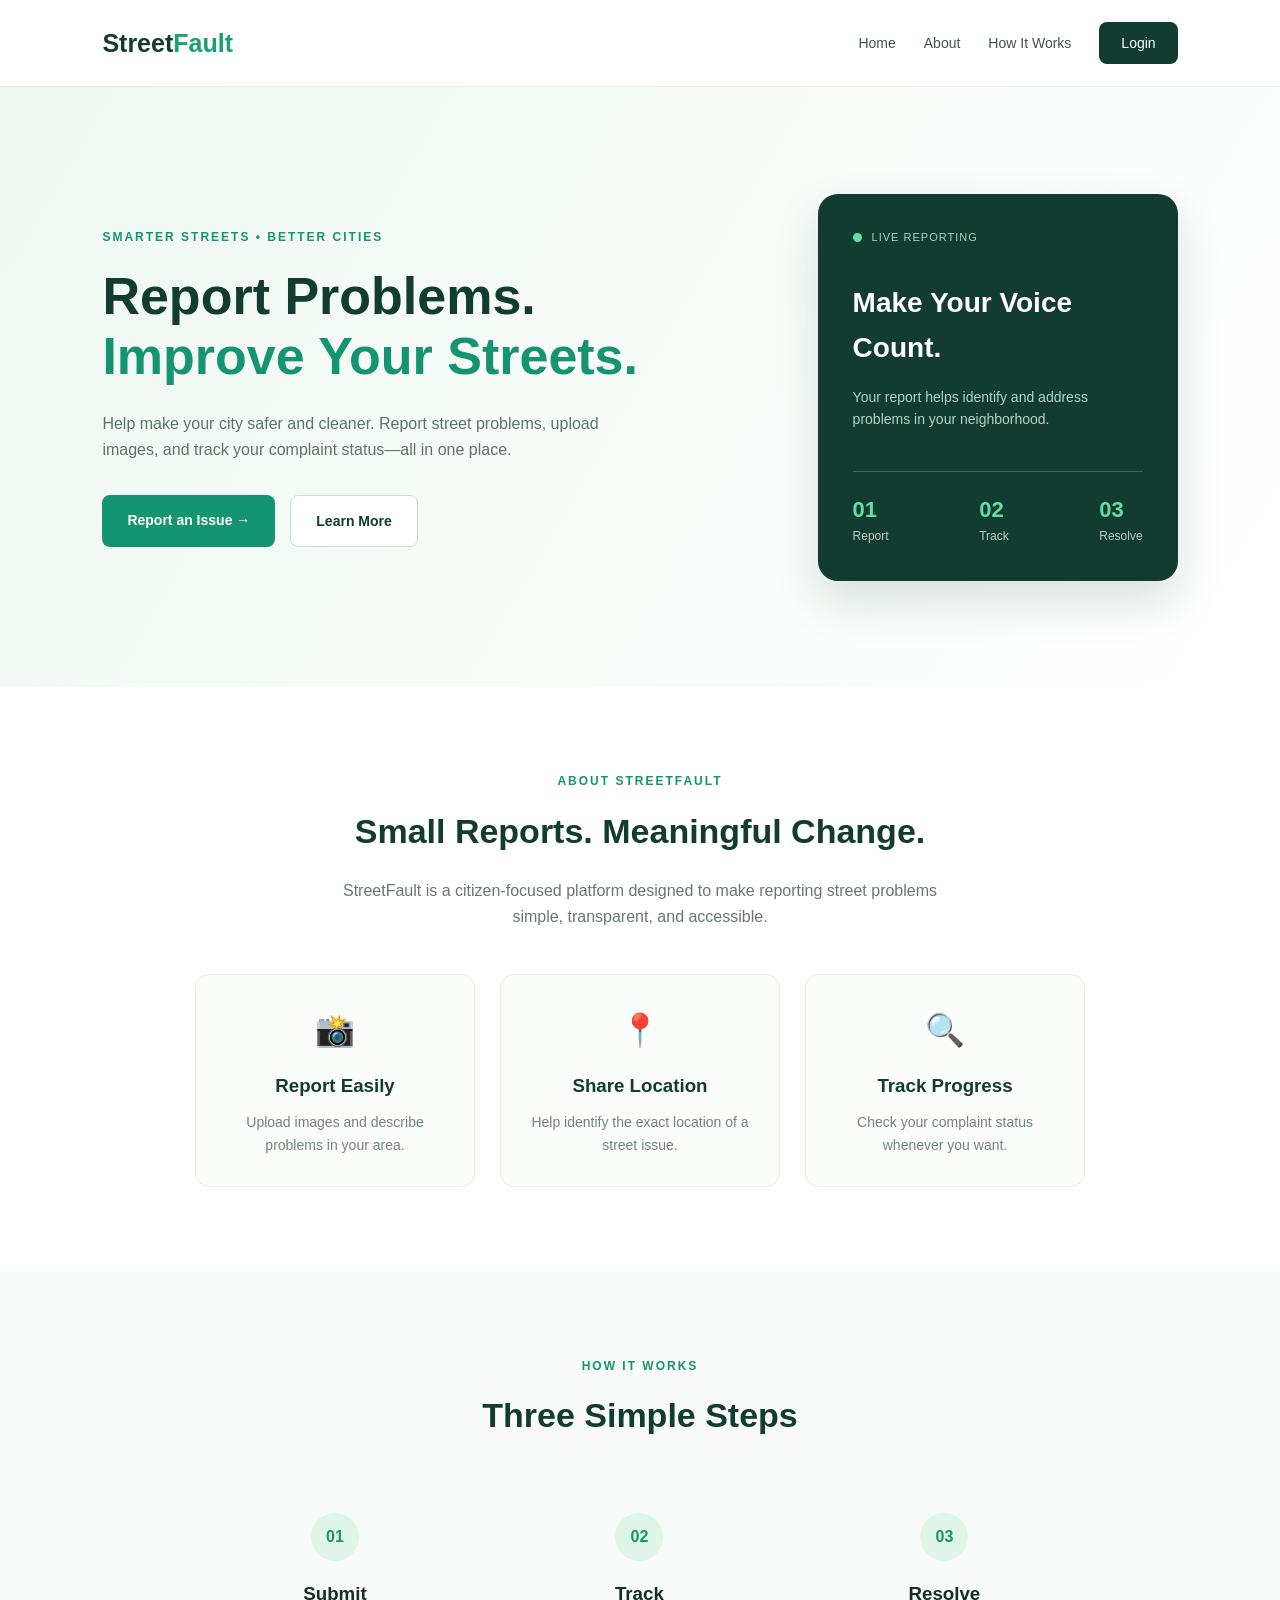
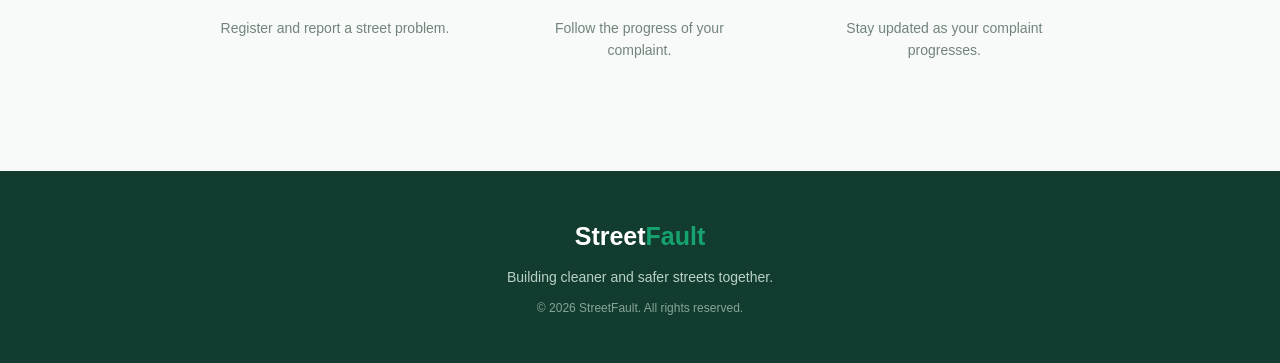
==== index.html @ 1f0af3fb "Add files via upload" ====
<!DOCTYPE html>
<html lang="en">

<head>
    <meta charset="UTF-8">
    <meta name="viewport" content="width=device-width, initial-scale=1.0">

    <title>StreetFault | Smart City Reporting</title>

    <link rel="stylesheet" href="style.css">
</head>

<body>

    <!-- NAVBAR -->

    <header class="navbar">

        <div class="logo">
            Street<span>Fault</span>
        </div>

        <nav>
            <a href="#home">Home</a>
            <a href="#about">About</a>
            <a href="#how">How It Works</a>
            <a href="login.html" class="login-btn">Login</a>
        </nav>

    </header>


    <!-- HERO SECTION -->

    <section class="hero" id="home">

        <div class="hero-text">

            <p class="tagline">SMARTER STREETS • BETTER CITIES</p>

            <h1>
                Report Problems.
                <br>
                <span>Improve Your Streets.</span>
            </h1>

            <p class="hero-description">

                Help make your city safer and cleaner.
                Report street problems, upload images,
                and track your complaint status—all in one place.

            </p>

            <div class="hero-buttons">

                <a href="register.html" class="primary-btn">
                    Report an Issue →
                </a>

                <a href="#how" class="secondary-btn">
                    Learn More
                </a>

            </div>

        </div>


        <div class="hero-card">

            <div class="card-top">
                <span class="status-dot"></span>
                <span>LIVE REPORTING</span>
            </div>

            <h3>Make Your Voice Count.</h3>

            <p>
                Your report helps identify
                and address problems in your neighborhood.
            </p>

            <div class="mini-stats">

                <div>
                    <h4>01</h4>
                    <p>Report</p>
                </div>

                <div>
                    <h4>02</h4>
                    <p>Track</p>
                </div>

                <div>
                    <h4>03</h4>
                    <p>Resolve</p>
                </div>

            </div>

        </div>

    </section>


    <!-- ABOUT SECTION -->

    <section class="about" id="about">

        <p class="section-label">ABOUT STREETFAULT</p>

        <h2>Small Reports. Meaningful Change.</h2>

        <p class="about-text">

            StreetFault is a citizen-focused platform
            designed to make reporting street problems
            simple, transparent, and accessible.

        </p>


        <div class="features">

            <div class="feature-box">

                <div class="feature-icon">📸</div>

                <h3>Report Easily</h3>

                <p>
                    Upload images and describe
                    problems in your area.
                </p>

            </div>


            <div class="feature-box">

                <div class="feature-icon">📍</div>

                <h3>Share Location</h3>

                <p>
                    Help identify the exact
                    location of a street issue.
                </p>

            </div>


            <div class="feature-box">

                <div class="feature-icon">🔍</div>

                <h3>Track Progress</h3>

                <p>
                    Check your complaint status
                    whenever you want.
                </p>

            </div>

        </div>

    </section>


    <!-- HOW IT WORKS -->

    <section class="how" id="how">

        <p class="section-label">HOW IT WORKS</p>

        <h2>Three Simple Steps</h2>


        <div class="steps">

            <div class="step">

                <span>01</span>

                <h3>Submit</h3>

                <p>
                    Register and report
                    a street problem.
                </p>

            </div>


            <div class="step">

                <span>02</span>

                <h3>Track</h3>

                <p>
                    Follow the progress
                    of your complaint.
                </p>

            </div>


            <div class="step">

                <span>03</span>

                <h3>Resolve</h3>

                <p>
                    Stay updated as
                    your complaint progresses.
                </p>

            </div>

        </div>

    </section>


    <!-- FOOTER -->

    <footer>

        <div class="logo">
            Street<span>Fault</span>
        </div>

        <p>
            Building cleaner and safer streets together.
        </p>

        <p class="copyright">
            © 2026 StreetFault. All rights reserved.
        </p>

    </footer>


    <script src="script.js"></script>

</body>

</html>
---- style.css ----
/* GENERAL */

* {
    margin: 0;
    padding: 0;
    box-sizing: border-box;
}

html {
    scroll-behavior: smooth;
}

body {
    font-family: Arial, sans-serif;
    background: #f7faf8;
    color: #172c26;
    line-height: 1.6;
}


/* NAVBAR */

.navbar {
    display: flex;
    justify-content: space-between;
    align-items: center;

    padding: 22px 8%;

    background: white;
    border-bottom: 1px solid #e8efeb;
}

.logo {
    font-size: 25px;
    font-weight: bold;
    color: #123c2f;
}

.logo span {
    color: #16a36f;
}

nav {
    display: flex;
    align-items: center;
    gap: 28px;
}

nav a {
    text-decoration: none;
    color: #40534b;
    font-size: 14px;
}

nav a:hover {
    color: #15956f;
}

.login-btn {
    background: #123c2f;
    color: white !important;

    padding: 10px 22px;
    border-radius: 8px;
}


/* HERO */

.hero {
    min-height: 600px;

    display: flex;
    justify-content: space-between;
    align-items: center;

    gap: 50px;

    padding: 80px 8%;

    background: linear-gradient(
        120deg,
        #eff8f2,
        #ffffff
    );
}

.hero-text {
    max-width: 600px;
}

.tagline {
    color: #15956f;
    font-size: 12px;
    font-weight: bold;
    letter-spacing: 2px;

    margin-bottom: 20px;
}

.hero h1 {
    font-size: 52px;
    line-height: 1.15;

    color: #123c2f;
}

.hero h1 span {
    color: #15956f;
}

.hero-description {
    margin-top: 25px;

    font-size: 16px;
    color: #60736a;

    max-width: 500px;
}

.hero-buttons {
    display: flex;
    gap: 15px;

    margin-top: 32px;
}

.primary-btn,
.secondary-btn {
    text-decoration: none;

    padding: 14px 25px;
    border-radius: 8px;

    font-size: 14px;
    font-weight: bold;
}

.primary-btn {
    background: #15956f;
    color: white;
}

.primary-btn:hover {
    background: #0e7858;
}

.secondary-btn {
    border: 1px solid #cbded4;
    color: #123c2f;
    background: white;
}


/* HERO CARD */

.hero-card {
    background: #123c2f;
    color: white;

    padding: 35px;

    border-radius: 20px;

    max-width: 360px;
    width: 100%;

    box-shadow: 0 20px 45px rgba(18, 60, 47, 0.15);
}

.card-top {
    display: flex;
    align-items: center;
    gap: 10px;

    font-size: 11px;
    letter-spacing: 1px;
    color: #a5d7c1;
}

.status-dot {
    height: 9px;
    width: 9px;

    background: #5be3a6;
    border-radius: 50%;
}

.hero-card h3 {
    font-size: 28px;
    margin-top: 35px;
}

.hero-card > p {
    color: #b9d1c6;
    font-size: 14px;

    margin-top: 15px;
}

.mini-stats {
    display: flex;
    justify-content: space-between;

    margin-top: 40px;

    border-top: 1px solid #416254;
    padding-top: 20px;
}

.mini-stats h4 {
    font-size: 22px;
    color: #66dba7;
}

.mini-stats p {
    font-size: 12px;
    color: #b9d1c6;
}


/* ABOUT */

.about {
    text-align: center;
    padding: 85px 8%;
    background: white;
}

.section-label {
    color: #15956f;

    font-size: 12px;
    font-weight: bold;
    letter-spacing: 2px;
}

.about h2,
.how h2 {
    font-size: 34px;
    color: #123c2f;

    margin-top: 12px;
}

.about-text {
    max-width: 600px;
    margin: 20px auto;

    color: #657970;
}

.features {
    display: flex;
    justify-content: center;

    gap: 25px;

    margin-top: 45px;
}

.feature-box {
    max-width: 280px;
    padding: 30px 25px;

    border: 1px solid #e5eee9;
    border-radius: 14px;

    background: #fbfdfb;
}

.feature-icon {
    font-size: 32px;
    margin-bottom: 15px;
}

.feature-box h3 {
    color: #123c2f;
    margin-bottom: 10px;
}

.feature-box p {
    color: #72847b;
    font-size: 14px;
}


/* HOW IT WORKS */

.how {
    text-align: center;
    padding: 85px 8%;
}

.steps {
    display: flex;
    justify-content: center;

    gap: 25px;

    margin-top: 45px;
}

.step {
    max-width: 280px;
    padding: 25px;
}

.step span {
    display: inline-flex;

    align-items: center;
    justify-content: center;

    width: 48px;
    height: 48px;

    border-radius: 50%;

    background: #dff5e9;
    color: #15956f;

    font-weight: bold;
}

.step h3 {
    margin-top: 18px;
}

.step p {
    color: #72847b;
    font-size: 14px;
    margin-top: 8px;
}


/* FOOTER */

footer {
    text-align: center;

    padding: 45px 8%;

    background: #123c2f;
    color: #b9d1c6;
}

footer .logo {
    color: white;
}

footer p {
    margin-top: 10px;
    font-size: 14px;
}

.copyright {
    font-size: 12px;
    opacity: 0.7;
}


/* RESPONSIVE DESIGN */

@media (max-width: 768px) {

    .navbar {
        flex-direction: column;
        gap: 20px;
    }

    nav {
        gap: 15px;
        flex-wrap: wrap;
        justify-content: center;
    }

    .hero {
        flex-direction: column;
        text-align: center;

        padding: 60px 6%;
    }

    .hero h1 {
        font-size: 38px;
    }

    .hero-description {
        margin-left: auto;
        margin-right: auto;
    }

    .hero-buttons {
        justify-content: center;
        flex-wrap: wrap;
    }

    .hero-card {
        max-width: 400px;
    }

    .features,
    .steps {
        flex-direction: column;
        align-items: center;
    }

    .about h2,
    .how h2 {
        font-size: 28px;
    }

}
/* AUTH PAGES */

.auth-section {
    min-height: calc(100vh - 80px);

    display: flex;
    align-items: center;

    padding: 70px 8%;

    background: linear-gradient(
        120deg,
        #eff8f2,
        #ffffff
    );
}

.auth-container {
    width: 100%;
    max-width: 1100px;

    margin: auto;

    display: grid;
    grid-template-columns: 1fr 420px;

    gap: 80px;

    align-items: center;
}

.auth-info {
    max-width: 550px;
}

.auth-info h1 {
    font-size: 48px;
    line-height: 1.15;

    color: #123c2f;

    margin-top: 15px;
}

.auth-info h1 span {
    color: #15956f;
}

.auth-info > p:not(.section-label) {
    margin-top: 20px;

    color: #64766e;

    max-width: 480px;
}

.auth-points {
    margin-top: 35px;

    display: flex;
    flex-direction: column;

    gap: 18px;
}

.auth-points div {
    display: flex;
    align-items: center;

    gap: 15px;
}

.auth-points strong {
    width: 38px;
    height: 38px;

    display: flex;
    align-items: center;
    justify-content: center;

    border-radius: 50%;

    background: #dff5e9;

    color: #15956f;

    font-size: 12px;
}

.auth-points span {
    color: #40534b;
    font-size: 14px;
}


/* REGISTER CARD */

.auth-card {
    background: white;

    padding: 38px;

    border-radius: 18px;

    border: 1px solid #e4eee9;

    box-shadow: 0 20px 50px rgba(18, 60, 47, 0.10);
}

.auth-card h2 {
    color: #123c2f;

    font-size: 28px;
}

.auth-subtitle {
    color: #7a8983;

    font-size: 14px;

    margin-top: 5px;

    margin-bottom: 25px;
}

.auth-card form {
    display: flex;
    flex-direction: column;
}

.auth-card label {
    color: #40534b;

    font-size: 13px;
    font-weight: bold;

    margin-bottom: 7px;
}

.auth-card input {
    width: 100%;

    padding: 13px 14px;

    margin-bottom: 18px;

    border: 1px solid #d9e5df;

    border-radius: 8px;

    outline: none;

    font-size: 14px;
}

.auth-card input:focus {
    border-color: #15956f;
}

.auth-button {
    border: none;

    background: #15956f;

    color: white;

    padding: 14px;

    border-radius: 8px;

    font-size: 14px;
    font-weight: bold;

    cursor: pointer;

    margin-top: 5px;
}

.auth-button:hover {
    background: #0e7858;
}

.account-text {
    text-align: center;

    color: #72847b;

    font-size: 13px;

    margin-top: 22px;
}

.account-text a {
    color: #15956f;

    font-weight: bold;

    text-decoration: none;
}


/* MOBILE */

@media (max-width: 800px) {

    .auth-container {
        grid-template-columns: 1fr;

        gap: 40px;
    }

    .auth-info {
        text-align: center;
    }

    .auth-info h1 {
        font-size: 38px;
    }

    .auth-info > p:not(.section-label) {
        margin-left: auto;
        margin-right: auto;
    }

    .auth-points {
        align-items: center;
    }

}
/* REPORT PAGE */

.report-section {
    min-height: calc(100vh - 80px);

    padding: 70px 8%;

    background: linear-gradient(
        120deg,
        #eff8f2,
        #ffffff
    );
}

.report-container {
    max-width: 1100px;

    margin: auto;

    display: grid;

    grid-template-columns: 1fr 440px;

    gap: 80px;

    align-items: center;
}


/* LEFT SIDE */

.report-info {
    max-width: 550px;
}

.report-info h1 {
    font-size: 48px;

    line-height: 1.15;

    color: #123c2f;

    margin-top: 15px;
}

.report-info h1 span {
    color: #15956f;
}

.report-info > p:not(.section-label) {
    color: #657970;

    margin-top: 20px;

    max-width: 500px;
}

.report-tips {
    margin-top: 35px;

    display: flex;

    flex-direction: column;

    gap: 18px;
}

.report-tips div {
    display: flex;

    align-items: center;

    gap: 12px;
}

.report-tips span {
    width: 30px;
    height: 30px;

    display: flex;

    align-items: center;
    justify-content: center;

    border-radius: 50%;

    background: #dff5e9;

    color: #15956f;

    font-weight: bold;
}

.report-tips p {
    color: #40534b;

    font-size: 14px;
}


/* REPORT CARD */

.report-card {
    background: white;

    padding: 35px;

    border-radius: 18px;

    border: 1px solid #e4eee9;

    box-shadow:
        0 20px 50px
        rgba(18, 60, 47, 0.10);
}

.form-heading h2 {
    color: #123c2f;

    font-size: 28px;
}

.form-heading p {
    color: #7a8983;

    font-size: 14px;

    margin-top: 5px;

    margin-bottom: 25px;
}


/* FORM */

.report-card form {
    display: flex;

    flex-direction: column;
}

.report-card label {
    color: #40534b;

    font-size: 13px;

    font-weight: bold;

    margin-bottom: 7px;
}

.report-card input,
.report-card select,
.report-card textarea {
    width: 100%;

    padding: 13px 14px;

    margin-bottom: 18px;

    border: 1px solid #d9e5df;

    border-radius: 8px;

    outline: none;

    font-family: Arial, sans-serif;

    font-size: 14px;

    background: white;
}

.report-card input:focus,
.report-card select:focus,
.report-card textarea:focus {
    border-color: #15956f;
}

.report-card textarea {
    resize: vertical;
}


/* IMAGE UPLOAD */

.upload-box {
    border: 1.5px dashed #bcd4c9;

    border-radius: 10px;

    padding: 20px;

    text-align: center;

    background: #f9fcfa;

    margin-bottom: 20px;
}

.upload-box input {
    border: none;

    margin-bottom: 8px;

    padding: 5px;

    background: transparent;
}

.upload-box p {
    color: #40534b;

    font-size: 13px;
}

.upload-box small {
    color: #899991;

    font-size: 11px;
}


/* BUTTON */

.report-button {
    border: none;

    background: #15956f;

    color: white;

    padding: 14px;

    border-radius: 8px;

    font-size: 14px;

    font-weight: bold;

    cursor: pointer;
}

.report-button:hover {
    background: #0e7858;
}

.form-note {
    text-align: center;

    color: #899991;

    font-size: 11px;

    margin-top: 18px;
}


/* MOBILE */

@media (max-width: 800px) {

    .report-container {
        grid-template-columns: 1fr;

        gap: 40px;
    }

    .report-info {
        text-align: center;
    }

    .report-info h1 {
        font-size: 38px;
    }

    .report-info > p:not(.section-label) {
        margin-left: auto;

        margin-right: auto;
    }

    .report-tips {
        align-items: center;
    }

}
/* TRACK COMPLAINT PAGE */

.track-section {
    min-height: calc(100vh - 80px);

    padding: 70px 8%;

    background: linear-gradient(
        120deg,
        #eff8f2,
        #ffffff
    );
}

.track-container {
    max-width: 800px;

    margin: auto;
}

.track-heading {
    text-align: center;

    max-width: 600px;

    margin: 0 auto 40px;
}

.track-heading h1 {
    font-size: 48px;

    line-height: 1.15;

    color: #123c2f;

    margin-top: 15px;
}

.track-heading h1 span {
    color: #15956f;
}

.track-heading > p:not(.section-label) {
    color: #657970;

    margin-top: 18px;
}


/* SEARCH CARD */

.track-card {
    background: white;

    padding: 35px;

    border-radius: 18px;

    border: 1px solid #e4eee9;

    box-shadow:
        0 20px 50px
        rgba(18, 60, 47, 0.10);
}

.track-card h2 {
    color: #123c2f;

    font-size: 25px;
}

.track-card > p {
    color: #7a8983;

    font-size: 14px;

    margin-top: 5px;

    margin-bottom: 25px;
}

.track-card form {
    display: flex;

    gap: 12px;

    align-items: end;
}

.track-card label {
    display: block;

    color: #40534b;

    font-size: 13px;

    font-weight: bold;

    margin-bottom: 7px;
}

.track-card input {
    flex: 1;

    padding: 13px 14px;

    border: 1px solid #d9e5df;

    border-radius: 8px;

    outline: none;

    font-size: 14px;
}

.track-card input:focus {
    border-color: #15956f;
}

.track-button {
    border: none;

    background: #15956f;

    color: white;

    padding: 14px 20px;

    border-radius: 8px;

    font-size: 13px;

    font-weight: bold;

    cursor: pointer;

    white-space: nowrap;
}

.track-button:hover {
    background: #0e7858;
}


/* RESULT CARD */

.complaint-result {
    background: white;

    margin-top: 25px;

    padding: 35px;

    border-radius: 18px;

    border: 1px solid #e4eee9;

    box-shadow:
        0 20px 50px
        rgba(18, 60, 47, 0.08);
}

.result-header {
    display: flex;

    justify-content: space-between;

    align-items: center;

    padding-bottom: 25px;

    border-bottom: 1px solid #edf2ef;
}

.result-label {
    color: #899991;

    font-size: 11px;

    letter-spacing: 1px;
}

.result-header h2 {
    color: #123c2f;

    margin-top: 3px;
}

.status-badge {
    padding: 8px 15px;

    border-radius: 20px;

    font-size: 12px;

    font-weight: bold;
}

.status-badge.pending {
    background: #fff3d8;

    color: #a56a00;
}


/* DETAILS */

.result-details {
    display: grid;

    grid-template-columns: 1fr 1fr;

    gap: 20px;

    padding: 25px 0;

    border-bottom: 1px solid #edf2ef;
}

.result-details small {
    display: block;

    color: #899991;

    font-size: 11px;

    margin-bottom: 5px;
}

.result-details strong {
    color: #40534b;

    font-size: 14px;
}


/* PROGRESS */

.progress-section {
    padding: 30px 0;
}

.progress-line {
    display: flex;

    justify-content: space-between;

    position: relative;
}

.progress-line::before {
    content: "";

    position: absolute;

    top: 17px;

    left: 10%;

    right: 10%;

    height: 2px;

    background: #dce9e2;

    z-index: 0;
}

.progress-step {
    position: relative;

    z-index: 1;

    display: flex;

    flex-direction: column;

    align-items: center;

    gap: 8px;
}

.circle {
    width: 35px;

    height: 35px;

    display: flex;

    align-items: center;

    justify-content: center;

    border-radius: 50%;

    background: #edf3ef;

    color: #899991;

    font-size: 12px;

    font-weight: bold;
}

.progress-step.active .circle {
    background: #15956f;

    color: white;
}

.progress-step span {
    color: #718179;

    font-size: 11px;
}


/* ADMIN MESSAGE */

.admin-message {
    background: #f6faf8;

    border-radius: 10px;

    padding: 18px;
}

.admin-message small {
    color: #15956f;

    font-size: 10px;

    font-weight: bold;

    letter-spacing: 1px;
}

.admin-message p {
    color: #52665d;

    font-size: 13px;

    margin-top: 6px;
}


/* MOBILE */

@media (max-width: 650px) {

    .track-heading h1 {
        font-size: 38px;
    }

    .track-card form {
        flex-direction: column;

        align-items: stretch;
    }

    .track-button {
        width: 100%;
    }

    .result-header {
        flex-direction: column;

        align-items: flex-start;

        gap: 15px;
    }

    .result-details {
        grid-template-columns: 1fr;
    }

    .progress-step span {
        font-size: 9px;
    }

}
/* ADMIN DASHBOARD */

.dashboard {
    min-height: calc(100vh - 80px);

    padding: 60px 8%;

    background: #f7faf8;
}

.dashboard-header h1 {
    color: #123c2f;

    font-size: 38px;

    margin-top: 10px;
}

.dashboard-header p:not(.section-label) {
    color: #718179;

    margin-top: 8px;
}


/* STATISTICS */

.dashboard-stats {
    display: grid;

    grid-template-columns:
        repeat(4, 1fr);

    gap: 18px;

    margin-top: 35px;
}

.stat-card {
    background: white;

    padding: 25px;

    border: 1px solid #e4eee9;

    border-radius: 14px;

    box-shadow:
        0 8px 25px
        rgba(18, 60, 47, 0.05);
}

.stat-card span {
    display: block;

    color: #7a8983;

    font-size: 12px;
}

.stat-card strong {
    display: block;

    color: #123c2f;

    font-size: 30px;

    margin-top: 8px;
}


/* COMPLAINTS */

.complaints-card {
    background: white;

    margin-top: 25px;

    border: 1px solid #e4eee9;

    border-radius: 16px;

    overflow: hidden;

    box-shadow:
        0 10px 30px
        rgba(18, 60, 47, 0.05);
}

.complaints-heading {
    padding: 25px;

    border-bottom: 1px solid #edf2ef;
}

.complaints-heading h2 {
    color: #123c2f;

    font-size: 22px;
}

.complaints-heading p {
    color: #899991;

    font-size: 13px;

    margin-top: 5px;
}


/* COMPLAINT ITEM */

.complaint-item {
    display: flex;

    justify-content: space-between;

    align-items: center;

    gap: 20px;

    padding: 25px;

    border-bottom: 1px solid #edf2ef;
}

.complaint-item:last-child {
    border-bottom: none;
}

.complaint-main {
    display: flex;

    align-items: center;

    gap: 20px;
}

.complaint-id {
    width: 65px;

    height: 65px;

    display: flex;

    align-items: center;

    justify-content: center;

    border-radius: 12px;

    background: #eff8f2;

    color: #15956f;

    font-size: 11px;

    font-weight: bold;
}

.complaint-main h3 {
    color: #40534b;

    font-size: 15px;
}

.complaint-main p {
    color: #7a8983;

    font-size: 12px;

    margin-top: 5px;
}

.complaint-main small {
    color: #9aa8a2;

    font-size: 11px;
}


/* ACTION */

.complaint-action {
    display: flex;

    align-items: center;

    gap: 12px;
}

.complaint-action select {
    padding: 9px 12px;

    border: 1px solid #d9e5df;

    border-radius: 7px;

    color: #40534b;

    background: white;

    outline: none;

    font-size: 12px;
}

.complaint-action select:focus {
    border-color: #15956f;
}


/* STATUS COLORS */

.status-badge.progress {
    background: #e4f0ff;

    color: #3571aa;
}

.status-badge.resolved {
    background: #dff5e9;

    color: #16835b;
}


/* MOBILE */

@media (max-width: 850px) {

    .dashboard-stats {
        grid-template-columns:
            repeat(2, 1fr);
    }

    .complaint-item {
        flex-direction: column;

        align-items: flex-start;
    }

    .complaint-action {
        width: 100%;

        justify-content: space-between;
    }

}


@media (max-width: 500px) {

    .dashboard {
        padding: 45px 5%;
    }

    .dashboard-header h1 {
        font-size: 30px;
    }

    .dashboard-stats {
        grid-template-columns: 1fr;
    }

    .complaint-main {
        align-items: flex-start;
    }

}
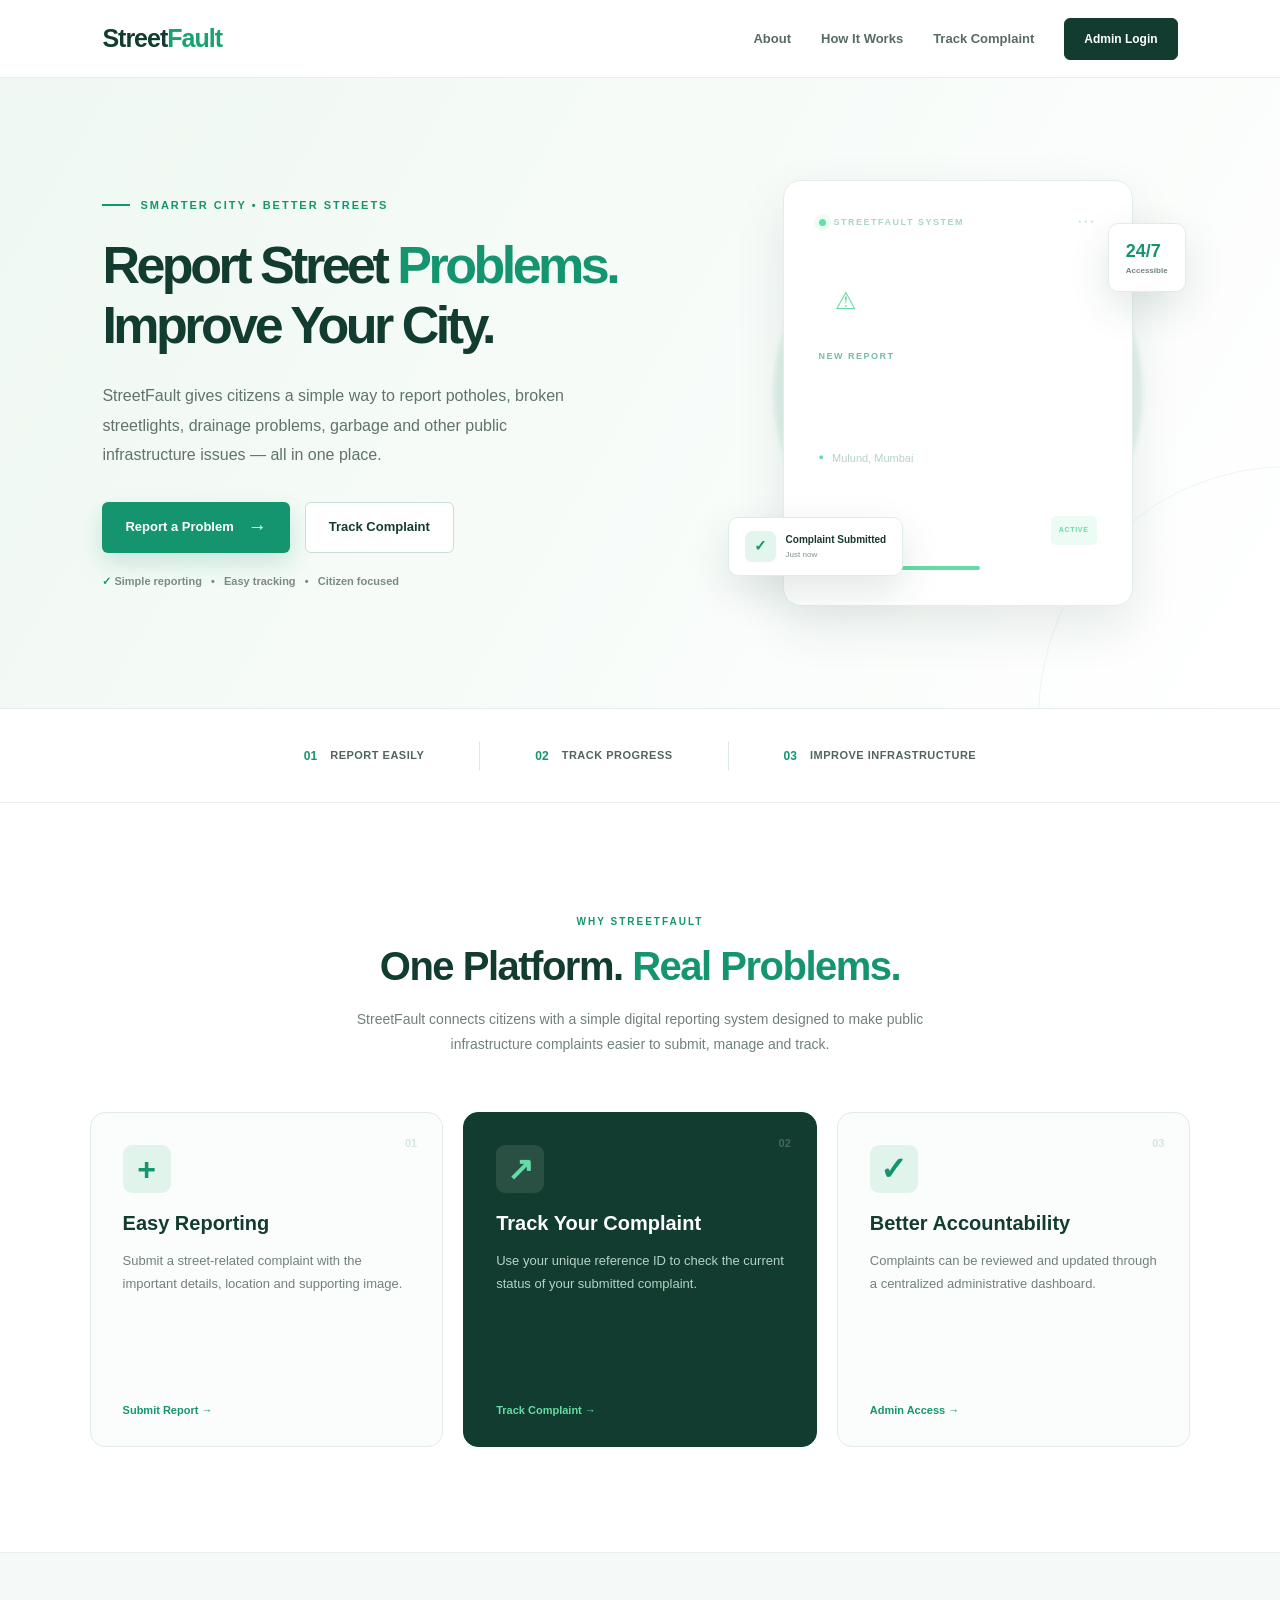
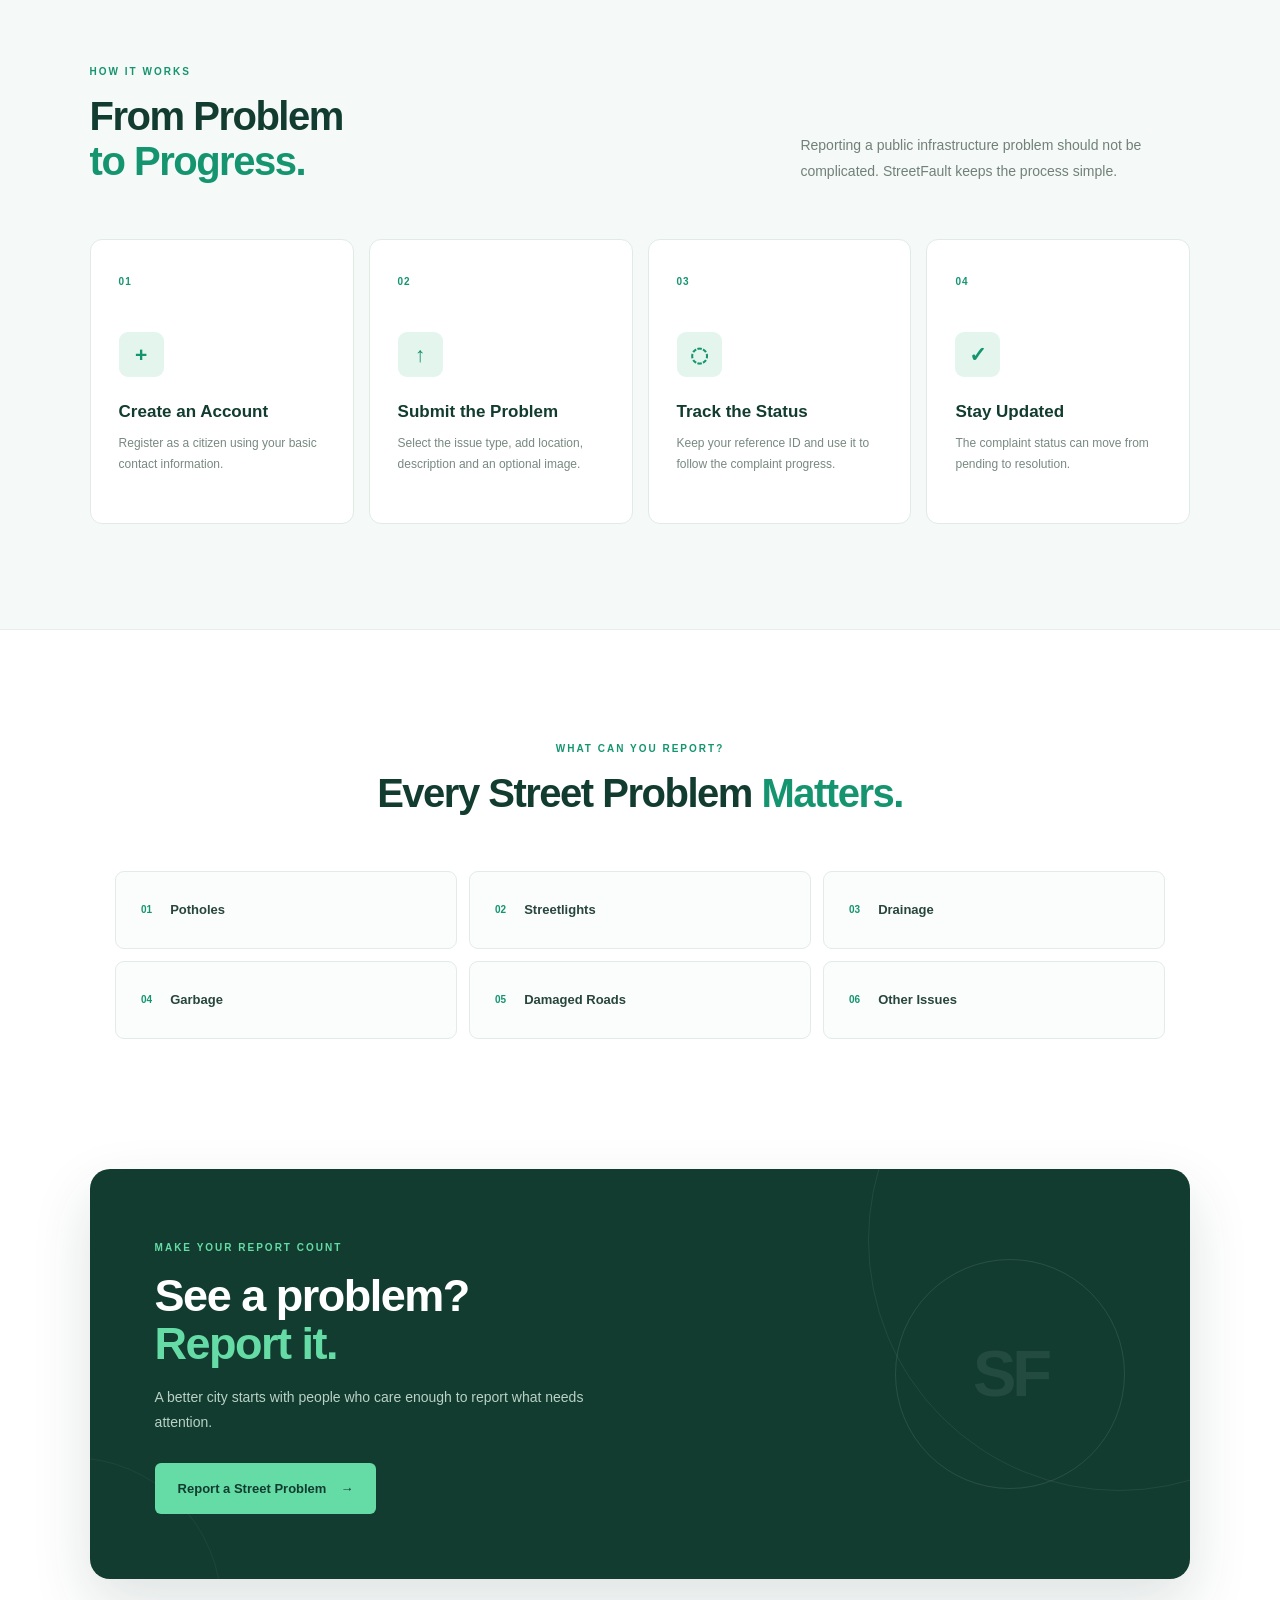
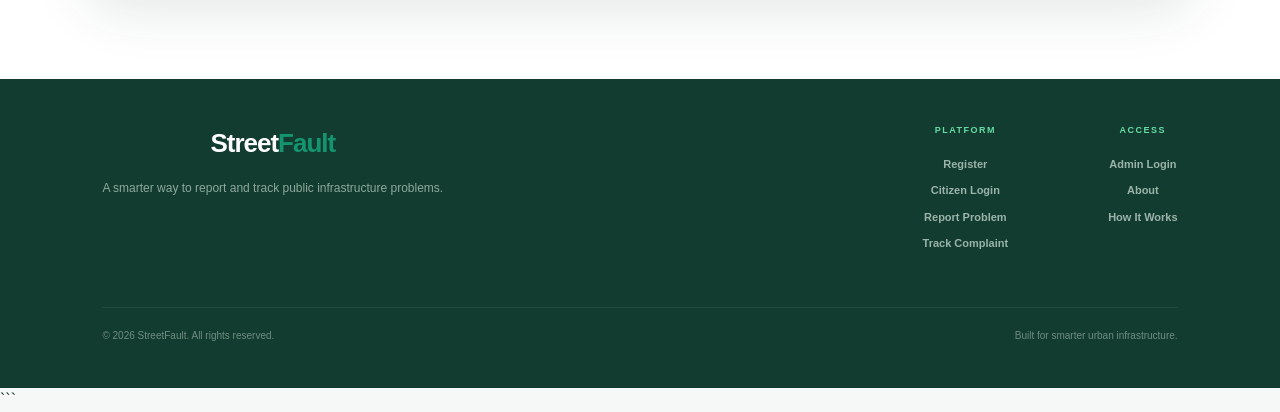
==== commit a7875cf7: "Add files via upload" ====
--- a/index.html
+++ b/index.html
@@ -1,3 +1,4 @@
+
 <!DOCTYPE html>
 <html lang="en">
 
@@ -5,249 +6,614 @@
     <meta charset="UTF-8">
     <meta name="viewport" content="width=device-width, initial-scale=1.0">
 
-    <title>StreetFault | Smart City Reporting</title>
+    <title>StreetFault | Report. Track. Improve.</title>
+
+    <meta name="description"
+        content="StreetFault helps citizens report, track and manage street problems for better urban infrastructure.">
 
     <link rel="stylesheet" href="style.css">
 </head>
 
 <body>
 
-    <!-- NAVBAR -->
+    <!-- ================= NAVBAR ================= -->
 
     <header class="navbar">
 
-        <div class="logo">
+        <a href="index.html" class="logo">
             Street<span>Fault</span>
+        </a>
+
+        <nav class="nav-links">
+            <a href="#about">About</a>
+            <a href="#how-it-works">How It Works</a>
+            <a href="track.html">Track Complaint</a>
+            <a href="admin-login.html" class="admin-login-btn">
+                Admin Login
+            </a>
+        </nav>
+
+    </header>
+
+
+    <!-- ================= HERO ================= -->
+
+    <main>
+
+        <section class="hero">
+
+            <div class="hero-content">
+
+                <div class="hero-label">
+                    <span class="label-line"></span>
+                    SMARTER CITY • BETTER STREETS
+                </div>
+
+                <h1>
+                    Report Street
+                    <span>Problems.</span>
+                    <br>
+                    Improve Your City.
+                </h1>
+
+                <p class="hero-description">
+                    StreetFault gives citizens a simple way to report
+                    potholes, broken streetlights, drainage problems,
+                    garbage and other public infrastructure issues —
+                    all in one place.
+                </p>
+
+                <div class="hero-buttons">
+
+                    <a href="register.html" class="btn btn-primary">
+                        Report a Problem
+                        <span class="arrow">→</span>
+                    </a>
+
+                    <a href="track.html" class="btn btn-secondary">
+                        Track Complaint
+                    </a>
+
+                </div>
+
+                <div class="hero-note">
+                    <span class="check">✓</span>
+                    Simple reporting &nbsp; • &nbsp;
+                    Easy tracking &nbsp; • &nbsp;
+                    Citizen focused
+                </div>
+
+            </div>
+
+
+            <!-- HERO CARD -->
+
+            <div class="hero-visual">
+
+                <div class="visual-glow"></div>
+
+                <div class="report-card">
+
+                    <div class="report-card-top">
+
+                        <div>
+                            <span class="live-dot"></span>
+                            STREETFAULT SYSTEM
+                        </div>
+
+                        <span class="card-menu">•••</span>
+
+                    </div>
+
+
+                    <div class="report-icon">
+                        ⚠
+                    </div>
+
+                    <p class="small-label">
+                        NEW REPORT
+                    </p>
+
+                    <h2>
+                        Streetlight<br>
+                        Not Working
+                    </h2>
+
+                    <div class="location-row">
+                        <span>●</span>
+                        Mulund, Mumbai
+                    </div>
+
+
+                    <div class="report-divider"></div>
+
+
+                    <div class="report-status">
+
+                        <div>
+                            <p class="status-label">
+                                STATUS
+                            </p>
+
+                            <strong>
+                                Under Review
+                            </strong>
+                        </div>
+
+                        <div class="status-badge">
+                            ACTIVE
+                        </div>
+
+                    </div>
+
+
+                    <div class="progress-bar">
+                        <span></span>
+                    </div>
+
+                </div>
+
+
+                <!-- FLOATING MINI CARD -->
+
+                <div class="floating-card floating-card-one">
+
+                    <div class="floating-icon">
+                        ✓
+                    </div>
+
+                    <div>
+                        <strong>Complaint Submitted</strong>
+                        <small>Just now</small>
+                    </div>
+
+                </div>
+
+
+                <div class="floating-card floating-card-two">
+
+                    <strong>24/7</strong>
+                    <span>Accessible</span>
+
+                </div>
+
+            </div>
+
+        </section>
+
+
+        <!-- ================= TRUST BAR ================= -->
+
+        <section class="trust-bar">
+
+            <div class="trust-item">
+                <strong>01</strong>
+                <span>Report Easily</span>
+            </div>
+
+            <div class="trust-line"></div>
+
+            <div class="trust-item">
+                <strong>02</strong>
+                <span>Track Progress</span>
+            </div>
+
+            <div class="trust-line"></div>
+
+            <div class="trust-item">
+                <strong>03</strong>
+                <span>Improve Infrastructure</span>
+            </div>
+
+        </section>
+
+
+        <!-- ================= ABOUT ================= -->
+
+        <section class="about-section" id="about">
+
+            <div class="section-heading">
+
+                <span class="section-tag">
+                    WHY STREETFAULT
+                </span>
+
+                <h2>
+                    One Platform.
+                    <span>Real Problems.</span>
+                </h2>
+
+                <p>
+                    StreetFault connects citizens with a simple digital
+                    reporting system designed to make public infrastructure
+                    complaints easier to submit, manage and track.
+                </p>
+
+            </div>
+
+
+            <div class="feature-grid">
+
+                <article class="feature-card">
+
+                    <div class="feature-number">
+                        01
+                    </div>
+
+                    <div class="feature-icon">
+                        +
+                    </div>
+
+                    <h3>
+                        Easy Reporting
+                    </h3>
+
+                    <p>
+                        Submit a street-related complaint with the
+                        important details, location and supporting image.
+                    </p>
+
+                    <a href="register.html">
+                        Submit Report →
+                    </a>
+
+                </article>
+
+
+                <article class="feature-card feature-card-dark">
+
+                    <div class="feature-number">
+                        02
+                    </div>
+
+                    <div class="feature-icon">
+                        ↗
+                    </div>
+
+                    <h3>
+                        Track Your Complaint
+                    </h3>
+
+                    <p>
+                        Use your unique reference ID to check the current
+                        status of your submitted complaint.
+                    </p>
+
+                    <a href="track.html">
+                        Track Complaint →
+                    </a>
+
+                </article>
+
+
+                <article class="feature-card">
+
+                    <div class="feature-number">
+                        03
+                    </div>
+
+                    <div class="feature-icon">
+                        ✓
+                    </div>
+
+                    <h3>
+                        Better Accountability
+                    </h3>
+
+                    <p>
+                        Complaints can be reviewed and updated through
+                        a centralized administrative dashboard.
+                    </p>
+
+                    <a href="admin-login.html">
+                        Admin Access →
+                    </a>
+
+                </article>
+
+            </div>
+
+        </section>
+
+
+        <!-- ================= HOW IT WORKS ================= -->
+
+        <section class="process-section" id="how-it-works">
+
+            <div class="process-heading">
+
+                <div>
+                    <span class="section-tag">
+                        HOW IT WORKS
+                    </span>
+
+                    <h2>
+                        From Problem<br>
+                        <span>to Progress.</span>
+                    </h2>
+                </div>
+
+                <p>
+                    Reporting a public infrastructure problem
+                    should not be complicated. StreetFault keeps
+                    the process simple.
+                </p>
+
+            </div>
+
+
+            <div class="process-grid">
+
+                <div class="process-card">
+
+                    <span class="process-number">
+                        01
+                    </span>
+
+                    <div class="process-icon">
+                        +
+                    </div>
+
+                    <h3>
+                        Create an Account
+                    </h3>
+
+                    <p>
+                        Register as a citizen using your basic
+                        contact information.
+                    </p>
+
+                </div>
+
+
+                <div class="process-card">
+
+                    <span class="process-number">
+                        02
+                    </span>
+
+                    <div class="process-icon">
+                        ↑
+                    </div>
+
+                    <h3>
+                        Submit the Problem
+                    </h3>
+
+                    <p>
+                        Select the issue type, add location,
+                        description and an optional image.
+                    </p>
+
+                </div>
+
+
+                <div class="process-card">
+
+                    <span class="process-number">
+                        03
+                    </span>
+
+                    <div class="process-icon">
+                        ◌
+                    </div>
+
+                    <h3>
+                        Track the Status
+                    </h3>
+
+                    <p>
+                        Keep your reference ID and use it to
+                        follow the complaint progress.
+                    </p>
+
+                </div>
+
+
+                <div class="process-card">
+
+                    <span class="process-number">
+                        04
+                    </span>
+
+                    <div class="process-icon">
+                        ✓
+                    </div>
+
+                    <h3>
+                        Stay Updated
+                    </h3>
+
+                    <p>
+                        The complaint status can move from
+                        pending to resolution.
+                    </p>
+
+                </div>
+
+            </div>
+
+        </section>
+
+
+        <!-- ================= ISSUE TYPES ================= -->
+
+        <section class="issues-section">
+
+            <div class="section-heading">
+
+                <span class="section-tag">
+                    WHAT CAN YOU REPORT?
+                </span>
+
+                <h2>
+                    Every Street Problem
+                    <span>Matters.</span>
+                </h2>
+
+            </div>
+
+
+            <div class="issues-grid">
+
+                <div class="issue-item">
+                    <span>01</span>
+                    <strong>Potholes</strong>
+                </div>
+
+                <div class="issue-item">
+                    <span>02</span>
+                    <strong>Streetlights</strong>
+                </div>
+
+                <div class="issue-item">
+                    <span>03</span>
+                    <strong>Drainage</strong>
+                </div>
+
+                <div class="issue-item">
+                    <span>04</span>
+                    <strong>Garbage</strong>
+                </div>
+
+                <div class="issue-item">
+                    <span>05</span>
+                    <strong>Damaged Roads</strong>
+                </div>
+
+                <div class="issue-item">
+                    <span>06</span>
+                    <strong>Other Issues</strong>
+                </div>
+
+            </div>
+
+        </section>
+
+
+        <!-- ================= CTA ================= -->
+
+        <section class="cta-section">
+
+            <div class="cta-box">
+
+                <div class="cta-content">
+
+                    <span class="section-tag light">
+                        MAKE YOUR REPORT COUNT
+                    </span>
+
+                    <h2>
+                        See a problem?
+                        <br>
+                        <span>Report it.</span>
+                    </h2>
+
+                    <p>
+                        A better city starts with people who care
+                        enough to report what needs attention.
+                    </p>
+
+                    <a href="register.html" class="btn btn-cta">
+                        Report a Street Problem
+                        <span>→</span>
+                    </a>
+
+                </div>
+
+                <div class="cta-decoration">
+                    SF
+                </div>
+
+            </div>
+
+        </section>
+
+    </main>
+
+
+    <!-- ================= FOOTER ================= -->
+
+    <footer>
+
+        <div class="footer-main">
+
+            <div class="footer-brand">
+
+                <a href="index.html" class="footer-logo">
+                    Street<span>Fault</span>
+                </a>
+
+                <p>
+                    A smarter way to report and track
+                    public infrastructure problems.
+                </p>
+
+            </div>
+
+
+            <div class="footer-links">
+
+                <div>
+                    <h4>PLATFORM</h4>
+
+                    <a href="register.html">
+                        Register
+                    </a>
+
+                    <a href="login.html">
+                        Citizen Login
+                    </a>
+
+                    <a href="report.html">
+                        Report Problem
+                    </a>
+
+                    <a href="track.html">
+                        Track Complaint
+                    </a>
+
+                </div>
+
+
+                <div>
+                    <h4>ACCESS</h4>
+
+                    <a href="admin-login.html">
+                        Admin Login
+                    </a>
+
+                    <a href="#about">
+                        About
+                    </a>
+
+                    <a href="#how-it-works">
+                        How It Works
+                    </a>
+
+                </div>
+
+            </div>
+
         </div>
 
-        <nav>
-            <a href="#home">Home</a>
-            <a href="#about">About</a>
-            <a href="#how">How It Works</a>
-            <a href="login.html" class="login-btn">Login</a>
-        </nav>
-
-    </header>
-
-
-    <!-- HERO SECTION -->
-
-    <section class="hero" id="home">
-
-        <div class="hero-text">
-
-            <p class="tagline">SMARTER STREETS • BETTER CITIES</p>
-
-            <h1>
-                Report Problems.
-                <br>
-                <span>Improve Your Streets.</span>
-            </h1>
-
-            <p class="hero-description">
-
-                Help make your city safer and cleaner.
-                Report street problems, upload images,
-                and track your complaint status—all in one place.
-
-            </p>
-
-            <div class="hero-buttons">
-
-                <a href="register.html" class="primary-btn">
-                    Report an Issue →
-                </a>
-
-                <a href="#how" class="secondary-btn">
-                    Learn More
-                </a>
-
-            </div>
+
+        <div class="footer-bottom">
+
+            <span>
+                © 2026 StreetFault. All rights reserved.
+            </span>
+
+            <span>
+                Built for smarter urban infrastructure.
+            </span>
 
         </div>
 
-
-        <div class="hero-card">
-
-            <div class="card-top">
-                <span class="status-dot"></span>
-                <span>LIVE REPORTING</span>
-            </div>
-
-            <h3>Make Your Voice Count.</h3>
-
-            <p>
-                Your report helps identify
-                and address problems in your neighborhood.
-            </p>
-
-            <div class="mini-stats">
-
-                <div>
-                    <h4>01</h4>
-                    <p>Report</p>
-                </div>
-
-                <div>
-                    <h4>02</h4>
-                    <p>Track</p>
-                </div>
-
-                <div>
-                    <h4>03</h4>
-                    <p>Resolve</p>
-                </div>
-
-            </div>
-
-        </div>
-
-    </section>
-
-
-    <!-- ABOUT SECTION -->
-
-    <section class="about" id="about">
-
-        <p class="section-label">ABOUT STREETFAULT</p>
-
-        <h2>Small Reports. Meaningful Change.</h2>
-
-        <p class="about-text">
-
-            StreetFault is a citizen-focused platform
-            designed to make reporting street problems
-            simple, transparent, and accessible.
-
-        </p>
-
-
-        <div class="features">
-
-            <div class="feature-box">
-
-                <div class="feature-icon">📸</div>
-
-                <h3>Report Easily</h3>
-
-                <p>
-                    Upload images and describe
-                    problems in your area.
-                </p>
-
-            </div>
-
-
-            <div class="feature-box">
-
-                <div class="feature-icon">📍</div>
-
-                <h3>Share Location</h3>
-
-                <p>
-                    Help identify the exact
-                    location of a street issue.
-                </p>
-
-            </div>
-
-
-            <div class="feature-box">
-
-                <div class="feature-icon">🔍</div>
-
-                <h3>Track Progress</h3>
-
-                <p>
-                    Check your complaint status
-                    whenever you want.
-                </p>
-
-            </div>
-
-        </div>
-
-    </section>
-
-
-    <!-- HOW IT WORKS -->
-
-    <section class="how" id="how">
-
-        <p class="section-label">HOW IT WORKS</p>
-
-        <h2>Three Simple Steps</h2>
-
-
-        <div class="steps">
-
-            <div class="step">
-
-                <span>01</span>
-
-                <h3>Submit</h3>
-
-                <p>
-                    Register and report
-                    a street problem.
-                </p>
-
-            </div>
-
-
-            <div class="step">
-
-                <span>02</span>
-
-                <h3>Track</h3>
-
-                <p>
-                    Follow the progress
-                    of your complaint.
-                </p>
-
-            </div>
-
-
-            <div class="step">
-
-                <span>03</span>
-
-                <h3>Resolve</h3>
-
-                <p>
-                    Stay updated as
-                    your complaint progresses.
-                </p>
-
-            </div>
-
-        </div>
-
-    </section>
-
-
-    <!-- FOOTER -->
-
-    <footer>
-
-        <div class="logo">
-            Street<span>Fault</span>
-        </div>
-
-        <p>
-            Building cleaner and safer streets together.
-        </p>
-
-        <p class="copyright">
-            © 2026 StreetFault. All rights reserved.
-        </p>
-
     </footer>
 
 
-    <script src="script.js"></script>
-
 </body>
 
-</html>+</html>
+```
--- a/style.css
+++ b/style.css
@@ -1,3 +1,1731 @@
+
+/* =========================================================
+   STREETFAULT
+   PREMIUM PROFESSIONAL WEBSITE STYLE
+   ========================================================= */
+
+
+/* ================= RESET ================= */
+
+* {
+    margin: 0;
+    padding: 0;
+    box-sizing: border-box;
+}
+
+html {
+    scroll-behavior: smooth;
+}
+
+body {
+    font-family: Arial, Helvetica, sans-serif;
+    background: #ffffff;
+    color: #17382e;
+    line-height: 1.6;
+    overflow-x: hidden;
+}
+
+a {
+    text-decoration: none;
+    color: inherit;
+}
+
+button {
+    font-family: inherit;
+}
+
+::selection {
+    background: #15956f;
+    color: #ffffff;
+}
+
+
+/* ================= NAVBAR ================= */
+
+.navbar {
+    height: 78px;
+    padding: 0 7%;
+    display: flex;
+    align-items: center;
+    justify-content: space-between;
+
+    background: rgba(255, 255, 255, 0.97);
+
+    border-bottom: 1px solid #e8efeb;
+
+    position: relative;
+    z-index: 100;
+}
+
+.logo,
+.footer-logo {
+    font-size: 26px;
+    font-weight: 900;
+    letter-spacing: -1px;
+    color: #123c2f;
+}
+
+.logo span,
+.footer-logo span {
+    color: #15956f;
+}
+
+.nav-links {
+    display: flex;
+    align-items: center;
+    gap: 30px;
+}
+
+.nav-links > a:not(.admin-login-btn) {
+    font-size: 13px;
+    font-weight: 700;
+    color: #566c63;
+    transition: 0.25s ease;
+}
+
+.nav-links > a:not(.admin-login-btn):hover {
+    color: #15956f;
+}
+
+
+/* ADMIN LOGIN */
+
+.admin-login-btn {
+    display: inline-flex;
+    align-items: center;
+    justify-content: center;
+
+    padding: 11px 19px;
+
+    background: #123c2f;
+    color: #ffffff;
+
+    border: 1px solid #123c2f;
+    border-radius: 6px;
+
+    font-size: 12px;
+    font-weight: 800;
+
+    transition: 0.25s ease;
+}
+
+.admin-login-btn:hover {
+    background: #15956f;
+    border-color: #15956f;
+    transform: translateY(-1px);
+}
+
+
+/* ================= HERO ================= */
+
+.hero {
+    min-height: 650px;
+
+    padding: 85px 7% 90px;
+
+    display: flex;
+    align-items: center;
+    justify-content: space-between;
+
+    gap: 70px;
+
+    position: relative;
+    overflow: hidden;
+
+    background:
+        radial-gradient(
+            circle at 85% 20%,
+            rgba(21, 149, 111, 0.12),
+            transparent 32%
+        ),
+        radial-gradient(
+            circle at 10% 90%,
+            rgba(21, 149, 111, 0.05),
+            transparent 30%
+        ),
+        linear-gradient(
+            135deg,
+            #f0f9f5 0%,
+            #ffffff 60%
+        );
+}
+
+.hero::before {
+    content: "";
+
+    position: absolute;
+
+    width: 500px;
+    height: 500px;
+
+    border: 1px solid rgba(21, 149, 111, 0.08);
+
+    border-radius: 50%;
+
+    right: -260px;
+    bottom: -260px;
+}
+
+.hero-content {
+    max-width: 680px;
+    position: relative;
+    z-index: 2;
+}
+
+
+/* LABEL */
+
+.hero-label {
+    display: flex;
+    align-items: center;
+    gap: 10px;
+
+    color: #15956f;
+
+    font-size: 11px;
+    font-weight: 900;
+
+    letter-spacing: 2px;
+
+    margin-bottom: 23px;
+}
+
+.label-line {
+    width: 28px;
+    height: 2px;
+    background: #15956f;
+}
+
+
+/* HERO TITLE */
+
+.hero h1 {
+    color: #123c2f;
+
+    font-size: clamp(45px, 5.4vw, 72px);
+
+    line-height: 1.01;
+
+    letter-spacing: -3.5px;
+
+    font-weight: 900;
+
+    max-width: 700px;
+}
+
+.hero h1 span {
+    color: #15956f;
+}
+
+
+/* DESCRIPTION */
+
+.hero-description {
+    max-width: 570px;
+
+    margin-top: 27px;
+
+    color: #63766d;
+
+    font-size: 16px;
+
+    line-height: 1.85;
+}
+
+
+/* HERO BUTTONS */
+
+.hero-buttons {
+    display: flex;
+    align-items: center;
+    gap: 13px;
+
+    margin-top: 34px;
+}
+
+
+/* COMMON BUTTON */
+
+.btn {
+    min-height: 51px;
+
+    padding: 0 23px;
+
+    display: inline-flex;
+    align-items: center;
+    justify-content: center;
+    gap: 14px;
+
+    border-radius: 6px;
+
+    font-size: 13px;
+    font-weight: 900;
+
+    transition: 0.25s ease;
+}
+
+
+/* PRIMARY */
+
+.btn-primary {
+    background: #15956f;
+    color: #ffffff;
+
+    box-shadow:
+        0 10px 25px rgba(21, 149, 111, 0.20);
+}
+
+.btn-primary:hover {
+    background: #0f785a;
+
+    transform: translateY(-3px);
+
+    box-shadow:
+        0 14px 30px rgba(21, 149, 111, 0.25);
+}
+
+.arrow {
+    font-size: 19px;
+    line-height: 0;
+}
+
+
+/* SECONDARY */
+
+.btn-secondary {
+    background: #ffffff;
+    color: #123c2f;
+
+    border: 1px solid #cbded5;
+}
+
+.btn-secondary:hover {
+    border-color: #15956f;
+    color: #15956f;
+
+    transform: translateY(-2px);
+}
+
+
+/* HERO NOTE */
+
+.hero-note {
+    margin-top: 20px;
+
+    color: #7a8b84;
+
+    font-size: 11px;
+    font-weight: 700;
+}
+
+.check {
+    color: #15956f;
+    font-weight: 900;
+}
+
+
+/* ================= HERO VISUAL ================= */
+
+.hero-visual {
+    width: 440px;
+    min-width: 440px;
+    height: 470px;
+
+    position: relative;
+
+    display: flex;
+    align-items: center;
+    justify-content: center;
+}
+
+
+/* GLOW */
+
+.visual-glow {
+    position: absolute;
+
+    width: 370px;
+    height: 370px;
+
+    border-radius: 50%;
+
+    background: rgba(21, 149, 111, 0.10);
+
+    filter: blur(2px);
+}
+
+
+/* MAIN CARD */
+
+.report-card {
+    width: 350px;
+    min-height: 395px;
+
+    position: relative;
+    z-index: 2;
+
+    padding: 30px;
+
+    background: #123c2f;
+
+    color: #ffffff;
+
+    border-radius: 20px;
+
+    box-shadow:
+        0 30px 70px rgba(18, 60, 47, 0.22);
+
+    overflow: hidden;
+}
+
+.report-card::before {
+    content: "";
+
+    position: absolute;
+
+    width: 240px;
+    height: 240px;
+
+    border-radius: 50%;
+
+    border: 1px solid rgba(255, 255, 255, 0.08);
+
+    right: -110px;
+    top: -100px;
+}
+
+.report-card::after {
+    content: "";
+
+    position: absolute;
+
+    width: 180px;
+    height: 180px;
+
+    border-radius: 50%;
+
+    border: 1px solid rgba(255, 255, 255, 0.06);
+
+    left: -100px;
+    bottom: -100px;
+}
+
+
+/* CARD TOP */
+
+.report-card-top {
+    position: relative;
+    z-index: 3;
+
+    display: flex;
+    justify-content: space-between;
+    align-items: center;
+
+    color: #a8d7c2;
+
+    font-size: 9px;
+    font-weight: 900;
+
+    letter-spacing: 1.5px;
+}
+
+.report-card-top > div {
+    display: flex;
+    align-items: center;
+    gap: 8px;
+}
+
+.live-dot {
+    width: 7px;
+    height: 7px;
+
+    background: #63dfa7;
+
+    border-radius: 50%;
+
+    box-shadow:
+        0 0 0 5px rgba(99, 223, 167, 0.10);
+}
+
+.card-menu {
+    letter-spacing: 3px;
+    opacity: 0.5;
+}
+
+
+/* CARD ICON */
+
+.report-icon {
+    position: relative;
+    z-index: 2;
+
+    width: 54px;
+    height: 54px;
+
+    margin-top: 45px;
+
+    display: flex;
+    align-items: center;
+    justify-content: center;
+
+    border-radius: 14px;
+
+    background: rgba(255, 255, 255, 0.10);
+
+    color: #65dca6;
+
+    font-size: 24px;
+}
+
+
+/* CARD CONTENT */
+
+.small-label {
+    position: relative;
+    z-index: 2;
+
+    margin-top: 22px;
+
+    color: #79bca4;
+
+    font-size: 9px;
+    font-weight: 900;
+
+    letter-spacing: 1.5px;
+}
+
+.report-card h2 {
+    position: relative;
+    z-index: 2;
+
+    margin-top: 8px;
+
+    font-size: 29px;
+    line-height: 1.12;
+
+    font-weight: 900;
+
+    letter-spacing: -0.7px;
+}
+
+.location-row {
+    position: relative;
+    z-index: 2;
+
+    display: flex;
+    align-items: center;
+    gap: 8px;
+
+    margin-top: 13px;
+
+    color: #b9d1c6;
+
+    font-size: 11px;
+}
+
+.location-row span {
+    color: #65dca6;
+    font-size: 9px;
+}
+
+
+/* DIVIDER */
+
+.report-divider {
+    position: relative;
+    z-index: 2;
+
+    margin-top: 27px;
+
+    border-top: 1px solid rgba(255, 255, 255, 0.13);
+}
+
+
+/* STATUS */
+
+.report-status {
+    position: relative;
+    z-index: 2;
+
+    display: flex;
+    align-items: center;
+    justify-content: space-between;
+
+    margin-top: 20px;
+}
+
+.status-label {
+    color: #7eaa99;
+
+    font-size: 8px;
+    font-weight: 900;
+
+    letter-spacing: 1.5px;
+}
+
+.report-status strong {
+    display: block;
+
+    margin-top: 3px;
+
+    color: #ffffff;
+
+    font-size: 12px;
+}
+
+.status-badge {
+    padding: 7px 10px;
+
+    border-radius: 5px;
+
+    background: rgba(101, 220, 166, 0.12);
+
+    color: #65dca6;
+
+    font-size: 8px;
+    font-weight: 900;
+
+    letter-spacing: 1px;
+}
+
+
+/* PROGRESS */
+
+.progress-bar {
+    position: relative;
+    z-index: 2;
+
+    width: 100%;
+    height: 4px;
+
+    margin-top: 19px;
+
+    background: rgba(255, 255, 255, 0.10);
+
+    border-radius: 10px;
+
+    overflow: hidden;
+}
+
+.progress-bar span {
+    display: block;
+
+    width: 58%;
+    height: 100%;
+
+    background: #65dca6;
+
+    border-radius: 10px;
+}
+
+
+/* FLOATING CARDS */
+
+.floating-card {
+    position: absolute;
+    z-index: 5;
+
+    background: #ffffff;
+
+    border: 1px solid #e2ece7;
+
+    box-shadow:
+        0 15px 40px rgba(18, 60, 47, 0.12);
+
+    border-radius: 10px;
+}
+
+
+/* FLOAT ONE */
+
+.floating-card-one {
+    left: -10px;
+    bottom: 52px;
+
+    display: flex;
+    align-items: center;
+    gap: 10px;
+
+    padding: 13px 16px;
+}
+
+.floating-icon {
+    width: 31px;
+    height: 31px;
+
+    display: flex;
+    align-items: center;
+    justify-content: center;
+
+    background: #e2f6ed;
+
+    color: #15956f;
+
+    border-radius: 7px;
+
+    font-size: 15px;
+    font-weight: 900;
+}
+
+.floating-card-one strong {
+    display: block;
+
+    color: #17382e;
+
+    font-size: 10px;
+}
+
+.floating-card-one small {
+    display: block;
+
+    color: #83928c;
+
+    font-size: 8px;
+
+    margin-top: 2px;
+}
+
+
+/* FLOAT TWO */
+
+.floating-card-two {
+    right: -8px;
+    top: 65px;
+
+    padding: 14px 17px;
+
+    display: flex;
+    flex-direction: column;
+}
+
+.floating-card-two strong {
+    color: #15956f;
+
+    font-size: 18px;
+    font-weight: 900;
+}
+
+.floating-card-two span {
+    color: #73847c;
+
+    font-size: 8px;
+    font-weight: 700;
+}
+
+
+/* ================= TRUST BAR ================= */
+
+.trust-bar {
+    min-height: 95px;
+
+    padding: 0 7%;
+
+    display: flex;
+    align-items: center;
+    justify-content: center;
+
+    gap: 55px;
+
+    background: #ffffff;
+
+    border-top: 1px solid #e8efeb;
+    border-bottom: 1px solid #e8efeb;
+}
+
+.trust-item {
+    display: flex;
+    align-items: center;
+    gap: 13px;
+}
+
+.trust-item strong {
+    color: #15956f;
+
+    font-size: 12px;
+    font-weight: 900;
+}
+
+.trust-item span {
+    color: #52655d;
+
+    font-size: 11px;
+    font-weight: 800;
+    text-transform: uppercase;
+
+    letter-spacing: 0.5px;
+}
+
+.trust-line {
+    width: 1px;
+    height: 28px;
+
+    background: #dfe9e4;
+}
+
+
+/* ================= COMMON SECTION ================= */
+
+.section-tag {
+    color: #15956f;
+
+    font-size: 10px;
+    font-weight: 900;
+
+    letter-spacing: 2px;
+}
+
+.section-heading {
+    text-align: center;
+
+    max-width: 720px;
+
+    margin: auto;
+}
+
+.section-heading h2,
+.process-heading h2 {
+    margin-top: 12px;
+
+    color: #123c2f;
+
+    font-size: 40px;
+    line-height: 1.12;
+
+    letter-spacing: -1.5px;
+
+    font-weight: 900;
+}
+
+.section-heading h2 span,
+.process-heading h2 span {
+    color: #15956f;
+}
+
+.section-heading > p {
+    max-width: 650px;
+
+    margin: 18px auto 0;
+
+    color: #718179;
+
+    font-size: 14px;
+
+    line-height: 1.8;
+}
+
+
+/* ================= ABOUT ================= */
+
+.about-section {
+    padding: 105px 7%;
+
+    background: #ffffff;
+}
+
+
+/* FEATURE GRID */
+
+.feature-grid {
+    max-width: 1120px;
+
+    margin: 55px auto 0;
+
+    display: grid;
+
+    grid-template-columns: repeat(3, 1fr);
+
+    gap: 20px;
+}
+
+
+/* FEATURE CARD */
+
+.feature-card {
+    position: relative;
+
+    min-height: 335px;
+
+    padding: 32px;
+
+    background: #fbfdfc;
+
+    border: 1px solid #e1ebe6;
+
+    border-radius: 15px;
+
+    overflow: hidden;
+
+    transition: 0.25s ease;
+}
+
+.feature-card:hover {
+    transform: translateY(-6px);
+
+    border-color: #b8d8ca;
+
+    box-shadow:
+        0 20px 45px rgba(18, 60, 47, 0.08);
+}
+
+.feature-card-dark {
+    background: #123c2f;
+
+    border-color: #123c2f;
+
+    color: #ffffff;
+}
+
+.feature-number {
+    position: absolute;
+
+    right: 25px;
+    top: 22px;
+
+    color: #d7e5df;
+
+    font-size: 11px;
+    font-weight: 900;
+}
+
+.feature-card-dark .feature-number {
+    color: rgba(255, 255, 255, 0.22);
+}
+
+
+/* FEATURE ICON */
+
+.feature-icon {
+    width: 48px;
+    height: 48px;
+
+    display: flex;
+    align-items: center;
+    justify-content: center;
+
+    margin-bottom: 30px;
+
+    background: #e1f4eb;
+
+    color: #15956f;
+
+    border-radius: 9px;
+
+    font-size: 23px;
+    font-weight: 700;
+}
+
+.feature-card-dark .feature-icon {
+    background: rgba(255, 255, 255, 0.10);
+
+    color: #65dca6;
+}
+
+.feature-card h3 {
+    color: #123c2f;
+
+    font-size: 20px;
+    font-weight: 900;
+}
+
+.feature-card-dark h3 {
+    color: #ffffff;
+}
+
+.feature-card p {
+    margin-top: 12px;
+
+    color: #718179;
+
+    font-size: 13px;
+
+    line-height: 1.75;
+}
+
+.feature-card-dark p {
+    color: #b8d0c5;
+}
+
+.feature-card a {
+    position: absolute;
+
+    bottom: 28px;
+    left: 32px;
+
+    color: #15956f;
+
+    font-size: 11px;
+    font-weight: 900;
+}
+
+.feature-card-dark a {
+    color: #65dca6;
+}
+
+
+/* ================= PROCESS ================= */
+
+.process-section {
+    padding: 105px 7%;
+
+    background: #f5f9f7;
+
+    border-top: 1px solid #e8efeb;
+    border-bottom: 1px solid #e8efeb;
+}
+
+.process-heading {
+    max-width: 1120px;
+
+    margin: auto;
+
+    display: flex;
+    align-items: end;
+    justify-content: space-between;
+
+    gap: 50px;
+}
+
+.process-heading p {
+    max-width: 390px;
+
+    color: #718179;
+
+    font-size: 14px;
+
+    line-height: 1.8;
+}
+
+
+/* PROCESS GRID */
+
+.process-grid {
+    max-width: 1120px;
+
+    margin: 55px auto 0;
+
+    display: grid;
+
+    grid-template-columns: repeat(4, 1fr);
+
+    gap: 15px;
+}
+
+.process-card {
+    position: relative;
+
+    min-height: 285px;
+
+    padding: 28px;
+
+    background: #ffffff;
+
+    border: 1px solid #e1ebe6;
+
+    border-radius: 12px;
+
+    transition: 0.25s ease;
+}
+
+.process-card:hover {
+    transform: translateY(-5px);
+
+    box-shadow:
+        0 18px 35px rgba(18, 60, 47, 0.07);
+}
+
+.process-number {
+    color: #15956f;
+
+    font-size: 10px;
+    font-weight: 900;
+
+    letter-spacing: 1px;
+}
+
+.process-icon {
+    width: 45px;
+    height: 45px;
+
+    margin-top: 40px;
+
+    display: flex;
+    align-items: center;
+    justify-content: center;
+
+    background: #e3f5ec;
+
+    color: #15956f;
+
+    border-radius: 9px;
+
+    font-size: 21px;
+    font-weight: 900;
+}
+
+.process-card h3 {
+    margin-top: 22px;
+
+    color: #123c2f;
+
+    font-size: 17px;
+    font-weight: 900;
+}
+
+.process-card p {
+    margin-top: 9px;
+
+    color: #788981;
+
+    font-size: 12px;
+
+    line-height: 1.7;
+}
+
+
+/* ================= ISSUES ================= */
+
+.issues-section {
+    padding: 105px 7%;
+
+    background: #ffffff;
+}
+
+.issues-grid {
+    max-width: 1050px;
+
+    margin: 55px auto 0;
+
+    display: grid;
+
+    grid-template-columns: repeat(3, 1fr);
+
+    gap: 12px;
+}
+
+.issue-item {
+    min-height: 78px;
+
+    padding: 0 25px;
+
+    display: flex;
+    align-items: center;
+    gap: 18px;
+
+    background: #fbfdfc;
+
+    border: 1px solid #e2ebe7;
+
+    border-radius: 9px;
+
+    transition: 0.2s ease;
+}
+
+.issue-item:hover {
+    border-color: #15956f;
+
+    transform: translateX(3px);
+}
+
+.issue-item span {
+    color: #15956f;
+
+    font-size: 10px;
+    font-weight: 900;
+}
+
+.issue-item strong {
+    color: #28463d;
+
+    font-size: 13px;
+    font-weight: 900;
+}
+
+
+/* ================= CTA ================= */
+
+.cta-section {
+    padding: 25px 7% 100px;
+
+    background: #ffffff;
+}
+
+.cta-box {
+    max-width: 1120px;
+
+    min-height: 390px;
+
+    margin: auto;
+
+    padding: 65px;
+
+    display: flex;
+    align-items: center;
+    justify-content: space-between;
+
+    position: relative;
+
+    overflow: hidden;
+
+    border-radius: 20px;
+
+    background: #123c2f;
+
+    box-shadow:
+        0 25px 60px rgba(18, 60, 47, 0.14);
+}
+
+.cta-box::before {
+    content: "";
+
+    position: absolute;
+
+    width: 500px;
+    height: 500px;
+
+    border-radius: 50%;
+
+    border: 1px solid rgba(255, 255, 255, 0.07);
+
+    right: -180px;
+    top: -180px;
+}
+
+.cta-box::after {
+    content: "";
+
+    position: absolute;
+
+    width: 300px;
+    height: 300px;
+
+    border-radius: 50%;
+
+    border: 1px solid rgba(255, 255, 255, 0.05);
+
+    left: -170px;
+    bottom: -180px;
+}
+
+.cta-content {
+    position: relative;
+    z-index: 3;
+}
+
+.section-tag.light {
+    color: #65dca6;
+}
+
+.cta-content h2 {
+    margin-top: 14px;
+
+    color: #ffffff;
+
+    font-size: 45px;
+    line-height: 1.08;
+
+    letter-spacing: -1.5px;
+
+    font-weight: 900;
+}
+
+.cta-content h2 span {
+    color: #65dca6;
+}
+
+.cta-content p {
+    max-width: 480px;
+
+    margin-top: 16px;
+
+    color: #b9d1c6;
+
+    font-size: 14px;
+
+    line-height: 1.8;
+}
+
+.btn-cta {
+    margin-top: 28px;
+
+    background: #65dca6;
+
+    color: #123c2f;
+
+    box-shadow: none;
+}
+
+.btn-cta:hover {
+    background: #ffffff;
+
+    transform: translateY(-3px);
+}
+
+
+/* CTA DECORATION */
+
+.cta-decoration {
+    position: relative;
+    z-index: 2;
+
+    width: 230px;
+    height: 230px;
+
+    display: flex;
+    align-items: center;
+    justify-content: center;
+
+    border-radius: 50%;
+
+    border: 1px solid rgba(255, 255, 255, 0.10);
+
+    color: rgba(255, 255, 255, 0.08);
+
+    font-size: 65px;
+    font-weight: 900;
+
+    letter-spacing: -4px;
+}
+
+
+/* ================= FOOTER ================= */
+
+footer {
+    background: #0b2d24;
+
+    color: #a9c1b6;
+
+    padding: 65px 7% 25px;
+}
+
+.footer-main {
+    max-width: 1120px;
+
+    margin: auto;
+
+    display: flex;
+
+    justify-content: space-between;
+
+    gap: 80px;
+}
+
+.footer-brand {
+    max-width: 350px;
+}
+
+.footer-logo {
+    color: #ffffff;
+}
+
+.footer-brand p {
+    margin-top: 15px;
+
+    color: #8ea99d;
+
+    font-size: 12px;
+
+    line-height: 1.8;
+}
+
+.footer-links {
+    display: flex;
+
+    gap: 100px;
+}
+
+.footer-links > div {
+    display: flex;
+
+    flex-direction: column;
+
+    gap: 10px;
+}
+
+.footer-links h4 {
+    margin-bottom: 8px;
+
+    color: #65dca6;
+
+    font-size: 9px;
+
+    letter-spacing: 1.5px;
+}
+
+.footer-links a {
+    color: #9bb4a9;
+
+    font-size: 11px;
+    font-weight: 600;
+
+    transition: 0.2s ease;
+}
+
+.footer-links a:hover {
+    color: #ffffff;
+}
+
+
+/* FOOTER BOTTOM */
+
+.footer-bottom {
+    max-width: 1120px;
+
+    margin: 55px auto 0;
+
+    padding-top: 20px;
+
+    display: flex;
+    justify-content: space-between;
+
+    border-top: 1px solid rgba(255, 255, 255, 0.08);
+
+    color: #708d81;
+
+    font-size: 10px;
+}
+
+
+/* =========================================================
+   TABLET
+   ========================================================= */
+
+@media (max-width: 1000px) {
+
+    .hero {
+        gap: 40px;
+    }
+
+    .hero-visual {
+        width: 390px;
+        min-width: 390px;
+    }
+
+    .report-card {
+        width: 320px;
+    }
+
+    .feature-grid {
+        grid-template-columns: 1fr 1fr;
+    }
+
+    .feature-card:last-child {
+        grid-column: span 2;
+    }
+
+    .process-grid {
+        grid-template-columns: 1fr 1fr;
+    }
+
+    .issues-grid {
+        grid-template-columns: 1fr 1fr;
+    }
+
+}
+
+
+/* =========================================================
+   MOBILE
+   ========================================================= */
+
+@media (max-width: 760px) {
+
+    /* NAVBAR */
+
+    .navbar {
+        height: auto;
+
+        padding: 20px 6%;
+
+        flex-direction: column;
+
+        gap: 18px;
+    }
+
+    .nav-links {
+        gap: 15px;
+
+        flex-wrap: wrap;
+
+        justify-content: center;
+    }
+
+    .nav-links > a:not(.admin-login-btn) {
+        font-size: 11px;
+    }
+
+    .admin-login-btn {
+        padding: 9px 14px;
+
+        font-size: 10px;
+    }
+
+
+    /* HERO */
+
+    .hero {
+        min-height: auto;
+
+        padding: 70px 6% 80px;
+
+        flex-direction: column;
+
+        text-align: center;
+
+        gap: 60px;
+    }
+
+    .hero-content {
+        max-width: 650px;
+    }
+
+    .hero-label {
+        justify-content: center;
+
+        font-size: 9px;
+    }
+
+    .hero h1 {
+        font-size: 45px;
+
+        letter-spacing: -2px;
+    }
+
+    .hero-description {
+        margin-left: auto;
+        margin-right: auto;
+
+        font-size: 14px;
+    }
+
+    .hero-buttons {
+        justify-content: center;
+
+        flex-wrap: wrap;
+    }
+
+    .hero-note {
+        font-size: 10px;
+    }
+
+
+    /* HERO VISUAL */
+
+    .hero-visual {
+        width: 100%;
+        min-width: 0;
+
+        max-width: 440px;
+    }
+
+
+    /* TRUST */
+
+    .trust-bar {
+        padding: 25px 6%;
+
+        flex-direction: column;
+
+        gap: 18px;
+    }
+
+    .trust-line {
+        width: 70px;
+        height: 1px;
+    }
+
+
+    /* SECTIONS */
+
+    .about-section,
+    .process-section,
+    .issues-section {
+        padding: 80px 6%;
+    }
+
+    .section-heading h2,
+    .process-heading h2 {
+        font-size: 32px;
+    }
+
+
+    /* FEATURES */
+
+    .feature-grid {
+        grid-template-columns: 1fr;
+
+        max-width: 480px;
+    }
+
+    .feature-card:last-child {
+        grid-column: auto;
+    }
+
+
+    /* PROCESS */
+
+    .process-heading {
+        flex-direction: column;
+
+        align-items: flex-start;
+
+        gap: 20px;
+    }
+
+    .process-grid {
+        grid-template-columns: 1fr;
+
+        max-width: 480px;
+    }
+
+
+    /* ISSUES */
+
+    .issues-grid {
+        grid-template-columns: 1fr;
+
+        max-width: 480px;
+    }
+
+
+    /* CTA */
+
+    .cta-section {
+        padding: 10px 6% 75px;
+    }
+
+    .cta-box {
+        padding: 50px 30px;
+
+        min-height: auto;
+
+        text-align: center;
+
+        justify-content: center;
+    }
+
+    .cta-content p {
+        margin-left: auto;
+        margin-right: auto;
+    }
+
+    .cta-decoration {
+        display: none;
+    }
+
+    .cta-content h2 {
+        font-size: 35px;
+    }
+
+
+    /* FOOTER */
+
+    footer {
+        padding: 50px 6% 25px;
+    }
+
+    .footer-main {
+        flex-direction: column;
+
+        gap: 40px;
+    }
+
+    .footer-links {
+        gap: 60px;
+    }
+
+    .footer-bottom {
+        flex-direction: column;
+
+        gap: 8px;
+
+        text-align: center;
+    }
+
+}
+
+
+/* =========================================================
+   SMALL PHONES
+   ========================================================= */
+
+@media (max-width: 450px) {
+
+    .logo {
+        font-size: 23px;
+    }
+
+    .nav-links {
+        gap: 10px;
+    }
+
+    .hero {
+        padding-top: 55px;
+    }
+
+    .hero h1 {
+        font-size: 37px;
+
+        letter-spacing: -1.5px;
+    }
+
+    .hero-description {
+        font-size: 13px;
+    }
+
+    .hero-buttons {
+        flex-direction: column;
+
+        width: 100%;
+    }
+
+    .btn {
+        width: 100%;
+    }
+
+    .hero-visual {
+        height: 420px;
+    }
+
+    .report-card {
+        width: 290px;
+
+        padding: 25px;
+    }
+
+    .report-card h2 {
+        font-size: 25px;
+    }
+
+    .floating-card-one {
+        left: 0;
+
+        transform: scale(0.9);
+
+        transform-origin: left bottom;
+    }
+
+    .floating-card-two {
+        right: 0;
+
+        transform: scale(0.9);
+
+        transform-origin: right top;
+    }
+
+    .section-heading h2,
+    .process-heading h2 {
+        font-size: 28px;
+    }
+
+    .cta-content h2 {
+        font-size: 30px;
+    }
+
+    .footer-links {
+        gap: 35px;
+    }
+
+}
 /* GENERAL */
 
 * {
@@ -1309,274 +3037,2858 @@
         font-size: 9px;
     }
 
-}
-/* ADMIN DASHBOARD */
-
-.dashboard {
-    min-height: calc(100vh - 80px);
-
-    padding: 60px 8%;
+/* =========================================================
+   STREETFAULT — PREMIUM ADMIN DASHBOARD
+   Clean • Professional • Responsive
+   ========================================================= */
+
+* {
+    margin: 0;
+    padding: 0;
+    box-sizing: border-box;
+}
+
+html {
+    scroll-behavior: smooth;
+}
+
+body {
+    font-family: Arial, Helvetica, sans-serif;
+    background: #f5f8f6;
+    color: #18382e;
+    line-height: 1.5;
+}
+
+button,
+select {
+    font-family: inherit;
+}
+
+button {
+    cursor: pointer;
+}
+
+
+/* =========================================================
+   MAIN LAYOUT
+   ========================================================= */
+
+.admin-layout {
+    min-height: 100vh;
+    display: flex;
+}
+
+
+/* =========================================================
+   SIDEBAR
+   ========================================================= */
+
+.sidebar {
+    width: 245px;
+    min-height: 100vh;
+
+    position: fixed;
+    left: 0;
+    top: 0;
+    bottom: 0;
+
+    padding: 28px 18px;
+
+    background: #123c2f;
+    color: white;
+
+    display: flex;
+    flex-direction: column;
+
+    z-index: 100;
+}
+
+
+/* LOGO */
+
+.sidebar-logo {
+    padding: 0 13px;
+    margin-bottom: 45px;
+
+    font-size: 23px;
+    font-weight: 900;
+    letter-spacing: -1px;
+}
+
+.sidebar-logo span {
+    color: #65dca6;
+}
+
+
+/* ADMIN LABEL */
+
+.admin-profile {
+    margin: 0 8px 30px;
+    padding: 15px;
+
+    background: rgba(255, 255, 255, 0.07);
+
+    border: 1px solid rgba(255, 255, 255, 0.08);
+
+    border-radius: 10px;
+}
+
+.admin-profile small {
+    display: block;
+
+    color: #8fb3a4;
+
+    font-size: 8px;
+    font-weight: 900;
+
+    letter-spacing: 1.5px;
+    text-transform: uppercase;
+}
+
+.admin-profile strong {
+    display: block;
+
+    margin-top: 4px;
+
+    color: white;
+
+    font-size: 13px;
+}
+
+
+/* SIDEBAR NAV */
+
+.sidebar-nav {
+    display: flex;
+    flex-direction: column;
+    gap: 6px;
+}
+
+.sidebar-nav a {
+    min-height: 44px;
+
+    padding: 0 13px;
+
+    display: flex;
+    align-items: center;
+    gap: 12px;
+
+    border-radius: 7px;
+
+    color: #a9c5ba;
+
+    font-size: 12px;
+    font-weight: 700;
+
+    transition: 0.2s ease;
+}
+
+.sidebar-nav a:hover,
+.sidebar-nav a.active {
+    background: rgba(255, 255, 255, 0.10);
+    color: white;
+}
+
+.sidebar-nav a.active {
+    border-left: 3px solid #65dca6;
+}
+
+.nav-icon {
+    width: 24px;
+
+    text-align: center;
+
+    color: #65dca6;
+
+    font-size: 15px;
+}
+
+
+/* SIDEBAR BOTTOM */
+
+.sidebar-bottom {
+    margin-top: auto;
+
+    padding: 15px 8px 0;
+
+    border-top: 1px solid rgba(255, 255, 255, 0.09);
+}
+
+.logout-btn {
+    width: 100%;
+
+    padding: 11px;
+
+    border: 1px solid rgba(255, 255, 255, 0.12);
+
+    border-radius: 7px;
+
+    background: transparent;
+
+    color: #a9c5ba;
+
+    font-size: 11px;
+    font-weight: 800;
+
+    transition: 0.2s ease;
+}
+
+.logout-btn:hover {
+    background: #ffffff;
+    color: #123c2f;
+}
+
+
+/* =========================================================
+   MAIN CONTENT
+   ========================================================= */
+
+.main-content {
+    width: calc(100% - 245px);
+
+    margin-left: 245px;
+
+    min-height: 100vh;
+
+    padding: 35px 45px 60px;
+}
+
+
+/* =========================================================
+   TOP HEADER
+   ========================================================= */
+
+.dashboard-header {
+    display: flex;
+    align-items: flex-start;
+    justify-content: space-between;
+
+    gap: 30px;
+
+    margin-bottom: 30px;
+}
+
+.dashboard-title h1 {
+    color: #123c2f;
+
+    font-size: 30px;
+    font-weight: 900;
+
+    letter-spacing: -1px;
+}
+
+.dashboard-title p {
+    margin-top: 6px;
+
+    color: #788a82;
+
+    font-size: 13px;
+}
+
+.header-right {
+    display: flex;
+    align-items: center;
+    gap: 12px;
+}
+
+
+/* ADMIN STATUS */
+
+.system-status {
+    display: flex;
+    align-items: center;
+    gap: 8px;
+
+    padding: 9px 13px;
+
+    background: #ffffff;
+
+    border: 1px solid #e1ebe6;
+
+    border-radius: 7px;
+
+    color: #61766d;
+
+    font-size: 10px;
+    font-weight: 800;
+}
+
+.system-dot {
+    width: 7px;
+    height: 7px;
+
+    border-radius: 50%;
+
+    background: #2db77d;
+
+    box-shadow: 0 0 0 4px rgba(45, 183, 125, 0.10);
+}
+
+
+/* =========================================================
+   STATISTICS
+   ========================================================= */
+
+.stats-grid {
+    display: grid;
+
+    grid-template-columns: repeat(4, 1fr);
+
+    gap: 15px;
+
+    margin-bottom: 30px;
+}
+
+.stat-card {
+    min-height: 135px;
+
+    padding: 23px;
+
+    background: #ffffff;
+
+    border: 1px solid #e2ebe7;
+
+    border-radius: 11px;
+
+    position: relative;
+
+    overflow: hidden;
+
+    transition: 0.2s ease;
+}
+
+.stat-card:hover {
+    transform: translateY(-3px);
+
+    box-shadow: 0 12px 30px rgba(18, 60, 47, 0.06);
+}
+
+.stat-card::after {
+    content: "";
+
+    position: absolute;
+
+    width: 75px;
+    height: 75px;
+
+    border-radius: 50%;
+
+    right: -30px;
+    bottom: -30px;
+
+    background: #f0f7f4;
+}
+
+.stat-label {
+    position: relative;
+    z-index: 2;
+
+    color: #7b8c85;
+
+    font-size: 9px;
+    font-weight: 900;
+
+    letter-spacing: 1.3px;
+
+    text-transform: uppercase;
+}
+
+.stat-number {
+    position: relative;
+    z-index: 2;
+
+    margin-top: 9px;
+
+    color: #123c2f;
+
+    font-size: 31px;
+    font-weight: 900;
+
+    letter-spacing: -1px;
+}
+
+.stat-subtitle {
+    position: relative;
+    z-index: 2;
+
+    margin-top: 3px;
+
+    color: #8b9b94;
+
+    font-size: 10px;
+}
+
+
+/* STAT ACCENTS */
+
+.stat-card.total {
+    border-top: 3px solid #15956f;
+}
+
+.stat-card.pending {
+    border-top: 3px solid #e2a532;
+}
+
+.stat-card.progress {
+    border-top: 3px solid #438bd0;
+}
+
+.stat-card.resolved {
+    border-top: 3px solid #35a879;
+}
+
+
+/* =========================================================
+   DASHBOARD CONTENT
+   ========================================================= */
+
+.dashboard-grid {
+    display: grid;
+
+    grid-template-columns: minmax(0, 1fr) 285px;
+
+    gap: 20px;
+
+    align-items: start;
+}
+
+
+/* =========================================================
+   COMPLAINT PANEL
+   ========================================================= */
+
+.panel {
+    background: #ffffff;
+
+    border: 1px solid #e2ebe7;
+
+    border-radius: 12px;
+
+    overflow: hidden;
+}
+
+.panel-header {
+    min-height: 72px;
+
+    padding: 0 23px;
+
+    display: flex;
+    align-items: center;
+    justify-content: space-between;
+
+    border-bottom: 1px solid #e8efeb;
+}
+
+.panel-title h2 {
+    color: #17382e;
+
+    font-size: 17px;
+    font-weight: 900;
+}
+
+.panel-title p {
+    margin-top: 2px;
+
+    color: #87968f;
+
+    font-size: 10px;
+}
+
+
+/* FILTER */
+
+.filter-select {
+    min-width: 125px;
+
+    padding: 9px 11px;
 
     background: #f7faf8;
-}
-
-.dashboard-header h1 {
+
+    border: 1px solid #dce8e2;
+
+    border-radius: 6px;
+
+    color: #4f665c;
+
+    font-size: 10px;
+    font-weight: 700;
+
+    outline: none;
+}
+
+.filter-select:focus {
+    border-color: #15956f;
+}
+
+
+/* =========================================================
+   COMPLAINT LIST
+   ========================================================= */
+
+.complaints-list {
+    padding: 8px 20px 20px;
+}
+
+
+/* COMPLAINT CARD */
+
+.complaint-card {
+    padding: 20px 3px;
+
+    border-bottom: 1px solid #edf2ef;
+
+    display: grid;
+
+    grid-template-columns: minmax(0, 1fr) auto;
+
+    gap: 20px;
+
+    transition: 0.2s ease;
+}
+
+.complaint-card:last-child {
+    border-bottom: none;
+}
+
+.complaint-card:hover {
+    background: #fbfdfc;
+}
+
+
+/* LEFT SIDE */
+
+.complaint-main {
+    min-width: 0;
+}
+
+.complaint-top {
+    display: flex;
+    align-items: center;
+    gap: 10px;
+
+    flex-wrap: wrap;
+}
+
+.reference-id {
+    color: #15956f;
+
+    font-size: 10px;
+    font-weight: 900;
+
+    letter-spacing: 0.6px;
+}
+
+.issue-type {
+    padding: 4px 8px;
+
+    background: #eef7f3;
+
+    color: #4e7566;
+
+    border-radius: 4px;
+
+    font-size: 8px;
+    font-weight: 900;
+
+    text-transform: uppercase;
+}
+
+
+/* COMPLAINT TITLE */
+
+.complaint-title {
+    margin-top: 9px;
+
+    color: #18382e;
+
+    font-size: 16px;
+    font-weight: 900;
+}
+
+
+/* DETAILS */
+
+.complaint-details {
+    display: flex;
+
+    flex-wrap: wrap;
+
+    gap: 15px;
+
+    margin-top: 8px;
+
+    color: #819089;
+
+    font-size: 10px;
+}
+
+.complaint-details span {
+    display: flex;
+    align-items: center;
+    gap: 5px;
+}
+
+
+/* DESCRIPTION */
+
+.complaint-description {
+    max-width: 650px;
+
+    margin-top: 11px;
+
+    color: #75857e;
+
+    font-size: 11px;
+
+    line-height: 1.65;
+}
+
+
+/* =========================================================
+   COMPLAINT ACTIONS
+   ========================================================= */
+
+.complaint-actions {
+    min-width: 145px;
+
+    display: flex;
+
+    flex-direction: column;
+
+    align-items: flex-end;
+
+    gap: 12px;
+}
+
+
+/* STATUS */
+
+.status-badge {
+    display: inline-flex;
+
+    align-items: center;
+
+    justify-content: center;
+
+    min-width: 100px;
+
+    padding: 7px 10px;
+
+    border-radius: 5px;
+
+    font-size: 8px;
+    font-weight: 900;
+
+    letter-spacing: 0.7px;
+
+    text-transform: uppercase;
+}
+
+
+/* STATUS COLORS */
+
+.status-pending {
+    background: #fff6df;
+    color: #a97508;
+}
+
+.status-progress {
+    background: #eaf3fb;
+    color: #3475b3;
+}
+
+.status-resolved {
+    background: #e7f7ef;
+    color: #24835d;
+}
+
+.status-rejected {
+    background: #fdecec;
+    color: #b94c4c;
+}
+
+
+/* UPDATE SELECT */
+
+.status-select {
+    width: 145px;
+
+    padding: 9px 10px;
+
+    background: #ffffff;
+
+    border: 1px solid #dce7e2;
+
+    border-radius: 6px;
+
+    color: #526960;
+
+    font-size: 9px;
+    font-weight: 700;
+
+    outline: none;
+}
+
+.status-select:focus {
+    border-color: #15956f;
+}
+
+
+/* UPDATE BUTTON */
+
+.update-btn {
+    width: 145px;
+
+    padding: 9px 12px;
+
+    border: none;
+
+    border-radius: 6px;
+
+    background: #123c2f;
+
+    color: #ffffff;
+
+    font-size: 9px;
+    font-weight: 900;
+
+    transition: 0.2s ease;
+}
+
+.update-btn:hover {
+    background: #15956f;
+
+    transform: translateY(-1px);
+}
+
+
+/* =========================================================
+   RIGHT SIDE PANEL
+   ========================================================= */
+
+.side-panel {
+    display: flex;
+
+    flex-direction: column;
+
+    gap: 15px;
+}
+
+
+/* QUICK PANEL */
+
+.quick-panel {
+    padding: 23px;
+
+    background: #123c2f;
+
+    border-radius: 12px;
+
+    color: white;
+
+    position: relative;
+
+    overflow: hidden;
+}
+
+.quick-panel::after {
+    content: "";
+
+    position: absolute;
+
+    width: 170px;
+    height: 170px;
+
+    border-radius: 50%;
+
+    border: 1px solid rgba(255, 255, 255, 0.07);
+
+    right: -90px;
+    bottom: -90px;
+}
+
+.quick-panel small {
+    position: relative;
+    z-index: 2;
+
+    color: #65dca6;
+
+    font-size: 8px;
+    font-weight: 900;
+
+    letter-spacing: 1.5px;
+}
+
+.quick-panel h3 {
+    position: relative;
+    z-index: 2;
+
+    margin-top: 12px;
+
+    font-size: 20px;
+    font-weight: 900;
+}
+
+.quick-panel p {
+    position: relative;
+    z-index: 2;
+
+    margin-top: 8px;
+
+    color: #b6cec3;
+
+    font-size: 10px;
+
+    line-height: 1.7;
+}
+
+
+/* QUICK STATS */
+
+.quick-stats {
+    display: grid;
+
+    grid-template-columns: 1fr 1fr;
+
+    gap: 8px;
+
+    margin-top: 20px;
+
+    position: relative;
+    z-index: 2;
+}
+
+.quick-stat {
+    padding: 12px;
+
+    background: rgba(255, 255, 255, 0.07);
+
+    border: 1px solid rgba(255, 255, 255, 0.08);
+
+    border-radius: 7px;
+}
+
+.quick-stat strong {
+    display: block;
+
+    color: white;
+
+    font-size: 17px;
+}
+
+.quick-stat span {
+    color: #91b5a6;
+
+    font-size: 8px;
+}
+
+
+/* =========================================================
+   INFORMATION PANEL
+   ========================================================= */
+
+.info-panel {
+    padding: 21px;
+
+    background: white;
+
+    border: 1px solid #e2ebe7;
+
+    border-radius: 12px;
+}
+
+.info-panel h3 {
+    color: #18382e;
+
+    font-size: 13px;
+    font-weight: 900;
+}
+
+.info-list {
+    margin-top: 15px;
+
+    display: flex;
+
+    flex-direction: column;
+
+    gap: 12px;
+}
+
+.info-item {
+    display: flex;
+
+    align-items: flex-start;
+
+    gap: 10px;
+}
+
+.info-icon {
+    width: 25px;
+    height: 25px;
+
+    flex-shrink: 0;
+
+    display: flex;
+    align-items: center;
+    justify-content: center;
+
+    border-radius: 6px;
+
+    background: #e7f5ee;
+
+    color: #15956f;
+
+    font-size: 11px;
+    font-weight: 900;
+}
+
+.info-item div strong {
+    display: block;
+
+    color: #40594f;
+
+    font-size: 9px;
+}
+
+.info-item div span {
+    display: block;
+
+    margin-top: 2px;
+
+    color: #8a9993;
+
+    font-size: 8px;
+
+    line-height: 1.5;
+}
+
+
+/* =========================================================
+   EMPTY STATE
+   ========================================================= */
+
+.empty-state {
+    padding: 70px 20px;
+
+    text-align: center;
+}
+
+.empty-icon {
+    width: 55px;
+    height: 55px;
+
+    margin: auto;
+
+    display: flex;
+    align-items: center;
+    justify-content: center;
+
+    border-radius: 50%;
+
+    background: #e8f5ef;
+
+    color: #15956f;
+
+    font-size: 23px;
+}
+
+.empty-state h3 {
+    margin-top: 15px;
+
+    color: #355047;
+
+    font-size: 15px;
+}
+
+.empty-state p {
+    margin-top: 5px;
+
+    color: #899891;
+
+    font-size: 10px;
+}
+
+
+/* =========================================================
+   MOBILE HEADER
+   ========================================================= */
+
+.mobile-header {
+    display: none;
+}
+
+
+/* =========================================================
+   TABLET
+   ========================================================= */
+
+@media (max-width: 1100px) {
+
+    .main-content {
+        padding: 30px;
+    }
+
+    .stats-grid {
+        grid-template-columns: repeat(2, 1fr);
+    }
+
+    .dashboard-grid {
+        grid-template-columns: 1fr;
+    }
+
+    .side-panel {
+        display: grid;
+
+        grid-template-columns: 1fr 1fr;
+    }
+
+}
+
+
+/* =========================================================
+   MOBILE
+   ========================================================= */
+
+@media (max-width: 760px) {
+
+    /* SIDEBAR */
+
+    .sidebar {
+        width: 100%;
+
+        min-height: auto;
+
+        height: auto;
+
+        position: relative;
+
+        padding: 18px 20px;
+    }
+
+    .admin-layout {
+        display: block;
+    }
+
+    .sidebar-logo {
+        margin-bottom: 15px;
+
+        padding: 0;
+    }
+
+    .admin-profile {
+        display: none;
+    }
+
+    .sidebar-nav {
+        flex-direction: row;
+
+        overflow-x: auto;
+
+        padding-bottom: 5px;
+    }
+
+    .sidebar-nav a {
+        min-width: max-content;
+
+        padding: 9px 12px;
+
+        font-size: 10px;
+    }
+
+    .sidebar-bottom {
+        display: none;
+    }
+
+
+    /* MAIN */
+
+    .main-content {
+        width: 100%;
+
+        margin-left: 0;
+
+        padding: 25px 18px 45px;
+    }
+
+
+    /* HEADER */
+
+    .dashboard-header {
+        flex-direction: column;
+
+        margin-bottom: 22px;
+    }
+
+    .dashboard-title h1 {
+        font-size: 25px;
+    }
+
+    .header-right {
+        width: 100%;
+    }
+
+    .system-status {
+        width: 100%;
+
+        justify-content: center;
+    }
+
+
+    /* STATS */
+
+    .stats-grid {
+        grid-template-columns: 1fr 1fr;
+
+        gap: 10px;
+    }
+
+    .stat-card {
+        min-height: 115px;
+
+        padding: 17px;
+    }
+
+    .stat-number {
+        font-size: 25px;
+    }
+
+
+    /* PANEL */
+
+    .panel-header {
+        padding: 15px;
+
+        min-height: auto;
+
+        flex-direction: column;
+
+        align-items: flex-start;
+
+        gap: 12px;
+    }
+
+    .filter-select {
+        width: 100%;
+    }
+
+    .complaints-list {
+        padding: 5px 15px 15px;
+    }
+
+
+    /* COMPLAINT */
+
+    .complaint-card {
+        grid-template-columns: 1fr;
+
+        gap: 17px;
+
+        padding: 20px 2px;
+    }
+
+    .complaint-actions {
+        width: 100%;
+
+        align-items: stretch;
+    }
+
+    .status-badge,
+    .status-select,
+    .update-btn {
+        width: 100%;
+    }
+
+
+    /* SIDE */
+
+    .side-panel {
+        grid-template-columns: 1fr;
+    }
+
+}
+
+
+/* =========================================================
+   SMALL MOBILE
+   ========================================================= */
+
+@media (max-width: 450px) {
+
+    .sidebar {
+        padding: 16px;
+    }
+
+    .sidebar-logo {
+        font-size: 21px;
+    }
+
+    .stats-grid {
+        grid-template-columns: 1fr;
+    }
+
+    .dashboard-title h1 {
+        font-size: 23px;
+    }
+
+    .complaint-title {
+        font-size: 14px;
+    }
+
+    .complaint-description {
+        font-size: 10px;
+    }
+
+    .quick-panel,
+    .info-panel {
+        padding: 19px;
+    }
+}}
+   STREETFAULT
+   PREMIUM ADMIN DASHBOARD
+
+
+/* ================= RESET ================= */
+
+* {
+    margin: 0;
+    padding: 0;
+    box-sizing: border-box;
+}
+
+html {
+    scroll-behavior: smooth;
+}
+
+body {
+    font-family: Arial, Helvetica, sans-serif;
+
+    background: #f5f8f6;
+
+    color: #18382e;
+
+    line-height: 1.5;
+
+    overflow-x: hidden;
+}
+
+button,
+select {
+    font-family: inherit;
+}
+
+button {
+    cursor: pointer;
+}
+
+a {
+    text-decoration: none;
+}
+
+
+/* =========================================================
+   MAIN LAYOUT
+   ========================================================= */
+
+.admin-layout {
+    min-height: 100vh;
+
+    display: flex;
+}
+
+
+/* =========================================================
+   SIDEBAR
+   ========================================================= */
+
+.sidebar {
+    width: 245px;
+
+    min-height: 100vh;
+
+    position: fixed;
+
+    left: 0;
+    top: 0;
+    bottom: 0;
+
+    padding: 28px 18px;
+
+    background: #123c2f;
+
+    color: white;
+
+    display: flex;
+    flex-direction: column;
+
+    z-index: 100;
+}
+
+
+/* LOGO */
+
+.sidebar-logo {
+    padding: 0 13px;
+
+    margin-bottom: 38px;
+
+    color: #ffffff;
+
+    font-size: 24px;
+
+    font-weight: 900;
+
+    letter-spacing: -1px;
+}
+
+.sidebar-logo span {
+    color: #65dca6;
+}
+
+
+/* =========================================================
+   ADMIN PROFILE
+   ========================================================= */
+
+.admin-profile {
+    margin: 0 8px 28px;
+
+    padding: 14px;
+
+    display: flex;
+
+    align-items: center;
+
+    gap: 10px;
+
+    background: rgba(255, 255, 255, 0.07);
+
+    border: 1px solid rgba(255, 255, 255, 0.08);
+
+    border-radius: 10px;
+}
+
+
+/* PROFILE AVATAR */
+
+.profile-avatar {
+    width: 33px;
+    height: 33px;
+
+    flex-shrink: 0;
+
+    display: flex;
+
+    align-items: center;
+    justify-content: center;
+
+    border-radius: 8px;
+
+    background: #65dca6;
+
     color: #123c2f;
 
-    font-size: 38px;
+    font-size: 13px;
+
+    font-weight: 900;
+}
+
+.admin-profile small {
+    display: block;
+
+    color: #8fb3a4;
+
+    font-size: 7px;
+
+    font-weight: 900;
+
+    letter-spacing: 1.2px;
+}
+
+.admin-profile strong {
+    display: block;
+
+    margin-top: 3px;
+
+    color: #ffffff;
+
+    font-size: 10px;
+
+    font-weight: 800;
+}
+
+
+/* =========================================================
+   SIDEBAR NAV
+   ========================================================= */
+
+.sidebar-nav {
+    display: flex;
+
+    flex-direction: column;
+
+    gap: 5px;
+}
+
+.sidebar-nav a {
+    min-height: 44px;
+
+    padding: 0 13px;
+
+    display: flex;
+
+    align-items: center;
+
+    gap: 12px;
+
+    border-radius: 7px;
+
+    color: #a9c5ba;
+
+    font-size: 11px;
+
+    font-weight: 800;
+
+    transition: 0.2s ease;
+}
+
+.sidebar-nav a:hover {
+    background: rgba(255, 255, 255, 0.07);
+
+    color: #ffffff;
+}
+
+.sidebar-nav a.active {
+    background: rgba(255, 255, 255, 0.10);
+
+    color: #ffffff;
+
+    border-left: 3px solid #65dca6;
+}
+
+
+/* NAV ICON */
+
+.nav-icon {
+    width: 23px;
+
+    text-align: center;
+
+    color: #65dca6;
+
+    font-size: 15px;
+
+    font-weight: 900;
+}
+
+
+/* =========================================================
+   SIDEBAR BOTTOM
+   ========================================================= */
+
+.sidebar-bottom {
+    margin-top: auto;
+
+    padding: 15px 8px 0;
+
+    border-top: 1px solid rgba(255, 255, 255, 0.09);
+}
+
+.logout-btn {
+    width: 100%;
+
+    padding: 11px;
+
+    display: flex;
+
+    align-items: center;
+    justify-content: center;
+
+    gap: 7px;
+
+    border: 1px solid rgba(255, 255, 255, 0.12);
+
+    border-radius: 7px;
+
+    background: transparent;
+
+    color: #a9c5ba;
+
+    font-size: 10px;
+
+    font-weight: 800;
+
+    transition: 0.2s ease;
+}
+
+.logout-btn:hover {
+    background: #ffffff;
+
+    color: #123c2f;
+}
+
+
+/* =========================================================
+   MAIN CONTENT
+   ========================================================= */
+
+.main-content {
+    width: calc(100% - 245px);
+
+    margin-left: 245px;
+
+    min-height: 100vh;
+
+    padding: 38px 45px 60px;
+}
+
+
+/* =========================================================
+   HEADER
+   ========================================================= */
+
+.dashboard-header {
+    display: flex;
+
+    align-items: flex-start;
+
+    justify-content: space-between;
+
+    gap: 30px;
+
+    margin-bottom: 28px;
+}
+
+.page-label {
+    color: #15956f;
+
+    font-size: 9px;
+
+    font-weight: 900;
+
+    letter-spacing: 1.8px;
+}
+
+.dashboard-title h1 {
+    margin-top: 5px;
+
+    color: #123c2f;
+
+    font-size: 31px;
+
+    font-weight: 900;
+
+    letter-spacing: -1.2px;
+}
+
+.dashboard-title p {
+    margin-top: 5px;
+
+    color: #7b8c84;
+
+    font-size: 12px;
+}
+
+
+/* SYSTEM STATUS */
+
+.system-status {
+    display: flex;
+
+    align-items: center;
+
+    gap: 8px;
+
+    padding: 9px 13px;
+
+    background: #ffffff;
+
+    border: 1px solid #e1ebe6;
+
+    border-radius: 7px;
+
+    color: #61766d;
+
+    font-size: 9px;
+
+    font-weight: 800;
+}
+
+.system-dot {
+    width: 7px;
+    height: 7px;
+
+    border-radius: 50%;
+
+    background: #2db77d;
+
+    box-shadow:
+        0 0 0 4px rgba(45, 183, 125, 0.10);
+}
+
+
+/* =========================================================
+   STATISTICS
+   ========================================================= */
+
+.stats-grid {
+    display: grid;
+
+    grid-template-columns: repeat(4, 1fr);
+
+    gap: 14px;
+
+    margin-bottom: 22px;
+}
+
+.stat-card {
+    min-height: 132px;
+
+    padding: 21px;
+
+    position: relative;
+
+    overflow: hidden;
+
+    background: #ffffff;
+
+    border: 1px solid #e2ebe7;
+
+    border-radius: 11px;
+
+    transition: 0.2s ease;
+}
+
+.stat-card:hover {
+    transform: translateY(-3px);
+
+    box-shadow:
+        0 12px 30px rgba(18, 60, 47, 0.06);
+}
+
+.stat-card::after {
+    content: "";
+
+    position: absolute;
+
+    width: 85px;
+    height: 85px;
+
+    border-radius: 50%;
+
+    right: -35px;
+    bottom: -35px;
+
+    background: #f0f7f4;
+}
+
+
+/* TOP BORDER */
+
+.stat-card.total {
+    border-top: 3px solid #15956f;
+}
+
+.stat-card.pending {
+    border-top: 3px solid #e2a532;
+}
+
+.stat-card.progress {
+    border-top: 3px solid #438bd0;
+}
+
+.stat-card.resolved {
+    border-top: 3px solid #35a879;
+}
+
+
+/* STAT ICON */
+
+.stat-icon {
+    position: absolute;
+
+    top: 18px;
+    right: 18px;
+
+    width: 31px;
+    height: 31px;
+
+    display: flex;
+
+    align-items: center;
+    justify-content: center;
+
+    border-radius: 7px;
+
+    background: #f1f7f4;
+
+    color: #15956f;
+
+    font-size: 12px;
+
+    font-weight: 900;
+}
+
+
+/* STAT TEXT */
+
+.stat-label {
+    position: relative;
+
+    z-index: 2;
+
+    color: #7b8c85;
+
+    font-size: 8px;
+
+    font-weight: 900;
+
+    letter-spacing: 1.1px;
+
+    text-transform: uppercase;
+}
+
+.stat-number {
+    position: relative;
+
+    z-index: 2;
+
+    margin-top: 8px;
+
+    color: #123c2f;
+
+    font-size: 30px;
+
+    font-weight: 900;
+
+    letter-spacing: -1px;
+}
+
+.stat-subtitle {
+    position: relative;
+
+    z-index: 2;
+
+    margin-top: 2px;
+
+    color: #8b9b94;
+
+    font-size: 9px;
+}
+
+
+/* =========================================================
+   DASHBOARD GRID
+   ========================================================= */
+
+.dashboard-grid {
+    display: grid;
+
+    grid-template-columns: minmax(0, 1fr) 280px;
+
+    gap: 18px;
+
+    align-items: start;
+}
+
+
+/* =========================================================
+   PANEL
+   ========================================================= */
+
+.panel {
+    background: #ffffff;
+
+    border: 1px solid #e2ebe7;
+
+    border-radius: 12px;
+
+    overflow: hidden;
+}
+
+
+/* PANEL HEADER */
+
+.panel-header {
+    min-height: 72px;
+
+    padding: 0 22px;
+
+    display: flex;
+
+    align-items: center;
+
+    justify-content: space-between;
+
+    border-bottom: 1px solid #e8efeb;
+}
+
+.panel-title h2 {
+    color: #17382e;
+
+    font-size: 16px;
+
+    font-weight: 900;
+}
+
+.panel-title p {
+    margin-top: 2px;
+
+    color: #87968f;
+
+    font-size: 9px;
+}
+
+
+/* REFRESH */
+
+.refresh-btn {
+    padding: 8px 12px;
+
+    background: #f5f9f7;
+
+    border: 1px solid #dce7e2;
+
+    border-radius: 6px;
+
+    color: #50675d;
+
+    font-size: 9px;
+
+    font-weight: 800;
+
+    transition: 0.2s ease;
+}
+
+.refresh-btn:hover {
+    background: #123c2f;
+
+    border-color: #123c2f;
+
+    color: #ffffff;
+}
+
+
+/* =========================================================
+   COMPLAINT LIST
+   ========================================================= */
+
+.complaints-list {
+    padding: 5px 20px 18px;
+}
+
+
+/* COMPLAINT CARD */
+
+.complaint-card {
+    padding: 20px 3px;
+
+    display: grid;
+
+    grid-template-columns: minmax(0, 1fr) 145px;
+
+    gap: 22px;
+
+    border-bottom: 1px solid #edf2ef;
+
+    transition: 0.2s ease;
+}
+
+.complaint-card:last-child {
+    border-bottom: none;
+}
+
+.complaint-card:hover {
+    background: #fcfefd;
+}
+
+
+/* TOP */
+
+.complaint-top {
+    display: flex;
+
+    align-items: center;
+
+    gap: 8px;
+
+    flex-wrap: wrap;
+}
+
+.reference-id {
+    color: #15956f;
+
+    font-size: 9px;
+
+    font-weight: 900;
+
+    letter-spacing: 0.5px;
+}
+
+.issue-type {
+    padding: 4px 7px;
+
+    background: #eef7f3;
+
+    color: #4e7566;
+
+    border-radius: 4px;
+
+    font-size: 7px;
+
+    font-weight: 900;
+
+    letter-spacing: 0.4px;
+
+    text-transform: uppercase;
+}
+
+
+/* TITLE */
+
+.complaint-title {
+    margin-top: 9px;
+
+    color: #18382e;
+
+    font-size: 15px;
+
+    font-weight: 900;
+}
+
+
+/* DETAILS */
+
+.complaint-details {
+    display: flex;
+
+    flex-wrap: wrap;
+
+    gap: 14px;
+
+    margin-top: 7px;
+
+    color: #819089;
+
+    font-size: 9px;
+}
+
+.complaint-details span {
+    display: flex;
+
+    align-items: center;
+
+    gap: 5px;
+}
+
+.complaint-details b {
+    color: #15956f;
+
+    font-size: 8px;
+}
+
+
+/* DESCRIPTION */
+
+.complaint-description {
+    max-width: 650px;
 
     margin-top: 10px;
-}
-
-.dashboard-header p:not(.section-label) {
-    color: #718179;
-
-    margin-top: 8px;
-}
-
-
-/* STATISTICS */
-
-.dashboard-stats {
+
+    color: #75857e;
+
+    font-size: 10px;
+
+    line-height: 1.65;
+}
+
+
+/* =========================================================
+   COMPLAINT ACTIONS
+   ========================================================= */
+
+.complaint-actions {
+    display: flex;
+
+    flex-direction: column;
+
+    align-items: stretch;
+
+    gap: 9px;
+}
+
+
+/* STATUS BADGE */
+
+.status-badge {
+    display: flex;
+
+    align-items: center;
+    justify-content: center;
+
+    min-height: 29px;
+
+    padding: 6px 8px;
+
+    border-radius: 5px;
+
+    font-size: 7px;
+
+    font-weight: 900;
+
+    letter-spacing: 0.7px;
+
+    text-transform: uppercase;
+}
+
+.status-pending {
+    background: #fff6df;
+
+    color: #a97508;
+}
+
+.status-progress {
+    background: #eaf3fb;
+
+    color: #3475b3;
+}
+
+.status-resolved {
+    background: #e7f7ef;
+
+    color: #24835d;
+}
+
+.status-rejected {
+    background: #fdecec;
+
+    color: #b94c4c;
+}
+
+
+/* STATUS SELECT */
+
+.status-select {
+    width: 100%;
+
+    min-height: 31px;
+
+    padding: 7px 8px;
+
+    background: #ffffff;
+
+    border: 1px solid #dce7e2;
+
+    border-radius: 5px;
+
+    color: #526960;
+
+    font-size: 8px;
+
+    font-weight: 700;
+
+    outline: none;
+}
+
+.status-select:focus {
+    border-color: #15956f;
+}
+
+
+/* UPDATE */
+
+.update-btn {
+    width: 100%;
+
+    min-height: 31px;
+
+    border: none;
+
+    border-radius: 5px;
+
+    background: #123c2f;
+
+    color: #ffffff;
+
+    font-size: 8px;
+
+    font-weight: 900;
+
+    transition: 0.2s ease;
+}
+
+.update-btn:hover {
+    background: #15956f;
+
+    transform: translateY(-1px);
+}
+
+
+/* =========================================================
+   RIGHT SIDE
+   ========================================================= */
+
+.side-panel {
+    display: flex;
+
+    flex-direction: column;
+
+    gap: 14px;
+}
+
+
+/* =========================================================
+   QUICK PANEL
+   ========================================================= */
+
+.quick-panel {
+    padding: 24px;
+
+    position: relative;
+
+    overflow: hidden;
+
+    background: #123c2f;
+
+    border-radius: 12px;
+
+    color: white;
+}
+
+.quick-panel::after {
+    content: "";
+
+    position: absolute;
+
+    width: 190px;
+    height: 190px;
+
+    border: 1px solid rgba(255, 255, 255, 0.07);
+
+    border-radius: 50%;
+
+    right: -110px;
+    bottom: -100px;
+}
+
+.quick-label {
+    position: relative;
+
+    z-index: 2;
+
+    color: #65dca6;
+
+    font-size: 7px;
+
+    font-weight: 900;
+
+    letter-spacing: 1.5px;
+}
+
+.quick-panel h3 {
+    position: relative;
+
+    z-index: 2;
+
+    margin-top: 12px;
+
+    color: #ffffff;
+
+    font-size: 20px;
+
+    line-height: 1.2;
+
+    font-weight: 900;
+
+    letter-spacing: -0.4px;
+}
+
+.quick-panel > p {
+    position: relative;
+
+    z-index: 2;
+
+    margin-top: 10px;
+
+    color: #b6cec3;
+
+    font-size: 9px;
+
+    line-height: 1.7;
+}
+
+
+/* QUICK STATS */
+
+.quick-stats {
+    position: relative;
+
+    z-index: 2;
+
     display: grid;
 
-    grid-template-columns:
-        repeat(4, 1fr);
-
-    gap: 18px;
-
-    margin-top: 35px;
-}
-
-.stat-card {
-    background: white;
-
-    padding: 25px;
-
-    border: 1px solid #e4eee9;
-
-    border-radius: 14px;
+    grid-template-columns: 1fr 1fr;
+
+    gap: 7px;
+
+    margin-top: 20px;
+}
+
+.quick-stat {
+    padding: 11px;
+
+    background: rgba(255, 255, 255, 0.07);
+
+    border: 1px solid rgba(255, 255, 255, 0.08);
+
+    border-radius: 7px;
+}
+
+.quick-stat strong {
+    display: block;
+
+    color: #ffffff;
+
+    font-size: 17px;
+}
+
+.quick-stat span {
+    display: block;
+
+    margin-top: 1px;
+
+    color: #91b5a6;
+
+    font-size: 7px;
+}
+
+
+/* =========================================================
+   INFO PANEL
+   ========================================================= */
+
+.info-panel {
+    padding: 20px;
+
+    background: #ffffff;
+
+    border: 1px solid #e2ebe7;
+
+    border-radius: 12px;
+}
+
+.info-panel h3 {
+    color: #18382e;
+
+    font-size: 12px;
+
+    font-weight: 900;
+}
+
+
+/* STATUS GUIDE */
+
+.status-guide {
+    margin-top: 15px;
+
+    display: flex;
+
+    flex-direction: column;
+
+    gap: 13px;
+}
+
+.guide-item {
+    display: flex;
+
+    align-items: center;
+
+    gap: 9px;
+}
+
+.guide-dot {
+    width: 8px;
+    height: 8px;
+
+    flex-shrink: 0;
+
+    border-radius: 50%;
+}
+
+.pending-dot {
+    background: #e2a532;
+}
+
+.progress-dot {
+    background: #438bd0;
+}
+
+.resolved-dot {
+    background: #35a879;
+}
+
+.rejected-dot {
+    background: #c55b5b;
+}
+
+.guide-item strong {
+    display: block;
+
+    color: #50645b;
+
+    font-size: 9px;
+}
+
+.guide-item small {
+    display: block;
+
+    margin-top: 1px;
+
+    color: #8c9a94;
+
+    font-size: 7px;
+}
+
+
+/* =========================================================
+   ADMIN INFO
+   ========================================================= */
+
+.info-heading {
+    display: flex;
+
+    align-items: center;
+
+    gap: 8px;
+}
+
+.info-symbol {
+    width: 23px;
+    height: 23px;
+
+    display: flex;
+
+    align-items: center;
+    justify-content: center;
+
+    background: #e7f5ee;
+
+    color: #15956f;
+
+    border-radius: 6px;
+
+    font-size: 10px;
+
+    font-weight: 900;
+}
+
+.admin-info p {
+    margin-top: 10px;
+
+    color: #87968f;
+
+    font-size: 9px;
+
+    line-height: 1.7;
+}
+
+
+/* =========================================================
+   LOADING
+   ========================================================= */
+
+.loading-state {
+    padding: 65px 20px;
+
+    display: flex;
+
+    flex-direction: column;
+
+    align-items: center;
+
+    justify-content: center;
+
+    color: #84948d;
+}
+
+.loading-spinner {
+    width: 30px;
+    height: 30px;
+
+    border: 3px solid #e3eee9;
+
+    border-top-color: #15956f;
+
+    border-radius: 50%;
+
+    animation: spin 0.8s linear infinite;
+}
+
+.loading-state p {
+    margin-top: 13px;
+
+    font-size: 10px;
+}
+
+@keyframes spin {
+
+    to {
+        transform: rotate(360deg);
+    }
+
+}
+
+
+/* =========================================================
+   EMPTY STATE
+   ========================================================= */
+
+.empty-state {
+    padding: 70px 20px;
+
+    text-align: center;
+}
+
+.empty-icon {
+    width: 55px;
+    height: 55px;
+
+    margin: auto;
+
+    display: flex;
+
+    align-items: center;
+    justify-content: center;
+
+    border-radius: 50%;
+
+    background: #e7f5ee;
+
+    color: #15956f;
+
+    font-size: 22px;
+
+    font-weight: 900;
+}
+
+.empty-state h3 {
+    margin-top: 15px;
+
+    color: #355047;
+
+    font-size: 15px;
+}
+
+.empty-state p {
+    max-width: 300px;
+
+    margin: 6px auto 0;
+
+    color: #899891;
+
+    font-size: 9px;
+}
+
+
+/* =========================================================
+   ERROR
+   ========================================================= */
+
+.error-state {
+    padding: 60px 20px;
+
+    text-align: center;
+}
+
+.error-icon {
+    width: 45px;
+    height: 45px;
+
+    margin: auto;
+
+    display: flex;
+
+    align-items: center;
+    justify-content: center;
+
+    border-radius: 50%;
+
+    background: #fdecec;
+
+    color: #bd5151;
+
+    font-size: 17px;
+
+    font-weight: 900;
+}
+
+.error-state h3 {
+    margin-top: 14px;
+
+    color: #4c5e57;
+
+    font-size: 14px;
+}
+
+.error-state p {
+    margin-top: 5px;
+
+    color: #8a9892;
+
+    font-size: 9px;
+}
+
+.retry-btn {
+    margin-top: 15px;
+
+    padding: 9px 16px;
+
+    border: none;
+
+    border-radius: 6px;
+
+    background: #123c2f;
+
+    color: white;
+
+    font-size: 9px;
+
+    font-weight: 800;
+}
+
+.retry-btn:hover {
+    background: #15956f;
+}
+
+
+/* =========================================================
+   TOAST
+   ========================================================= */
+
+.toast {
+    position: fixed;
+
+    right: 25px;
+    bottom: 25px;
+
+    z-index: 9999;
+
+    min-width: 280px;
+
+    padding: 13px 17px;
+
+    display: flex;
+
+    align-items: center;
+
+    gap: 10px;
+
+    background: #123c2f;
+
+    color: white;
+
+    border-radius: 8px;
 
     box-shadow:
-        0 8px 25px
-        rgba(18, 60, 47, 0.05);
-}
-
-.stat-card span {
-    display: block;
-
-    color: #7a8983;
-
-    font-size: 12px;
-}
-
-.stat-card strong {
-    display: block;
+        0 15px 40px rgba(0, 0, 0, 0.18);
+
+    font-size: 10px;
+
+    font-weight: 700;
+
+    animation: toastIn 0.3s ease;
+}
+
+.toast span {
+    width: 22px;
+    height: 22px;
+
+    display: flex;
+
+    align-items: center;
+    justify-content: center;
+
+    border-radius: 50%;
+
+    background: #65dca6;
 
     color: #123c2f;
 
-    font-size: 30px;
-
-    margin-top: 8px;
-}
-
-
-/* COMPLAINTS */
-
-.complaints-card {
-    background: white;
-
-    margin-top: 25px;
-
-    border: 1px solid #e4eee9;
-
-    border-radius: 16px;
-
-    overflow: hidden;
-
-    box-shadow:
-        0 10px 30px
-        rgba(18, 60, 47, 0.05);
-}
-
-.complaints-heading {
-    padding: 25px;
-
-    border-bottom: 1px solid #edf2ef;
-}
-
-.complaints-heading h2 {
-    color: #123c2f;
-
-    font-size: 22px;
-}
-
-.complaints-heading p {
-    color: #899991;
-
-    font-size: 13px;
-
-    margin-top: 5px;
-}
-
-
-/* COMPLAINT ITEM */
-
-.complaint-item {
-    display: flex;
-
-    justify-content: space-between;
-
-    align-items: center;
-
-    gap: 20px;
-
-    padding: 25px;
-
-    border-bottom: 1px solid #edf2ef;
-}
-
-.complaint-item:last-child {
-    border-bottom: none;
-}
-
-.complaint-main {
-    display: flex;
-
-    align-items: center;
-
-    gap: 20px;
-}
-
-.complaint-id {
-    width: 65px;
-
-    height: 65px;
-
-    display: flex;
-
-    align-items: center;
-
-    justify-content: center;
-
-    border-radius: 12px;
-
-    background: #eff8f2;
-
-    color: #15956f;
-
-    font-size: 11px;
-
-    font-weight: bold;
-}
-
-.complaint-main h3 {
-    color: #40534b;
-
-    font-size: 15px;
-}
-
-.complaint-main p {
-    color: #7a8983;
-
-    font-size: 12px;
-
-    margin-top: 5px;
-}
-
-.complaint-main small {
-    color: #9aa8a2;
-
-    font-size: 11px;
-}
-
-
-/* ACTION */
-
-.complaint-action {
-    display: flex;
-
-    align-items: center;
-
-    gap: 12px;
-}
-
-.complaint-action select {
-    padding: 9px 12px;
-
-    border: 1px solid #d9e5df;
-
-    border-radius: 7px;
-
-    color: #40534b;
-
-    background: white;
-
-    outline: none;
-
-    font-size: 12px;
-}
-
-.complaint-action select:focus {
-    border-color: #15956f;
-}
-
-
-/* STATUS COLORS */
-
-.status-badge.progress {
-    background: #e4f0ff;
-
-    color: #3571aa;
-}
-
-.status-badge.resolved {
-    background: #dff5e9;
-
-    color: #16835b;
-}
-
-
-/* MOBILE */
-
-@media (max-width: 850px) {
-
-    .dashboard-stats {
-        grid-template-columns:
-            repeat(2, 1fr);
-    }
-
-    .complaint-item {
+    font-weight: 900;
+}
+
+.toast-error {
+    background: #8e3737;
+}
+
+.toast-error span {
+    background: #ffffff;
+
+    color: #8e3737;
+}
+
+.toast-hide {
+    opacity: 0;
+
+    transform: translateY(10px);
+
+    transition: 0.3s ease;
+}
+
+@keyframes toastIn {
+
+    from {
+        opacity: 0;
+        transform: translateY(15px);
+    }
+
+    to {
+        opacity: 1;
+        transform: translateY(0);
+    }
+
+}
+
+
+/* =========================================================
+   TABLET
+   ========================================================= */
+
+@media (max-width: 1100px) {
+
+    .main-content {
+        padding: 30px;
+    }
+
+    .stats-grid {
+        grid-template-columns: repeat(2, 1fr);
+    }
+
+    .dashboard-grid {
+        grid-template-columns: 1fr;
+    }
+
+    .side-panel {
+        display: grid;
+
+        grid-template-columns: 1fr 1fr;
+    }
+
+}
+
+
+/* =========================================================
+   MOBILE
+   ========================================================= */
+
+@media (max-width: 760px) {
+
+    .admin-layout {
+        display: block;
+    }
+
+
+    /* SIDEBAR */
+
+    .sidebar {
+        width: 100%;
+
+        min-height: auto;
+
+        position: relative;
+
+        padding: 18px 20px;
+    }
+
+    .sidebar-logo {
+        margin-bottom: 16px;
+
+        padding: 0;
+
+        font-size: 22px;
+    }
+
+    .admin-profile {
+        display: none;
+    }
+
+    .sidebar-nav {
+        flex-direction: row;
+
+        overflow-x: auto;
+
+        gap: 5px;
+
+        padding-bottom: 3px;
+    }
+
+    .sidebar-nav a {
+        min-width: max-content;
+
+        min-height: 37px;
+
+        padding: 0 11px;
+
+        font-size: 9px;
+    }
+
+    .sidebar-bottom {
+        display: none;
+    }
+
+
+    /* MAIN */
+
+    .main-content {
+        width: 100%;
+
+        margin-left: 0;
+
+        padding: 25px 17px 45px;
+    }
+
+
+    /* HEADER */
+
+    .dashboard-header {
         flex-direction: column;
 
+        gap: 15px;
+
+        margin-bottom: 22px;
+    }
+
+    .dashboard-title h1 {
+        font-size: 26px;
+    }
+
+    .system-status {
+        width: 100%;
+
+        justify-content: center;
+    }
+
+
+    /* STATS */
+
+    .stats-grid {
+        grid-template-columns: 1fr 1fr;
+
+        gap: 9px;
+    }
+
+    .stat-card {
+        min-height: 115px;
+
+        padding: 16px;
+    }
+
+    .stat-number {
+        font-size: 25px;
+    }
+
+    .stat-icon {
+        display: none;
+    }
+
+
+    /* PANEL */
+
+    .panel-header {
+        padding: 16px;
+
+        min-height: auto;
+
+        flex-direction: column;
+
         align-items: flex-start;
-    }
-
-    .complaint-action {
+
+        gap: 11px;
+    }
+
+    .refresh-btn {
         width: 100%;
-
-        justify-content: space-between;
-    }
-
-}
-
-
-@media (max-width: 500px) {
-
-    .dashboard {
-        padding: 45px 5%;
-    }
-
-    .dashboard-header h1 {
-        font-size: 30px;
-    }
-
-    .dashboard-stats {
+    }
+
+    .complaints-list {
+        padding: 4px 15px 15px;
+    }
+
+
+    /* COMPLAINT */
+
+    .complaint-card {
         grid-template-columns: 1fr;
-    }
-
-    .complaint-main {
-        align-items: flex-start;
-    }
-
-}+
+        gap: 16px;
+
+        padding: 19px 2px;
+    }
+
+    .complaint-actions {
+        width: 100%;
+    }
+
+    .status-badge,
+    .status-select,
+    .update-btn {
+        width: 100%;
+    }
+
+
+    /* SIDE */
+
+    .side-panel {
+        grid-template-columns: 1fr;
+    }
+
+
+    /* TOAST */
+
+    .toast {
+        left: 17px;
+        right: 17px;
+
+        bottom: 17px;
+
+        min-width: 0;
+    }
+
+}
+
+
+/* =========================================================
+   SMALL PHONES
+   ========================================================= */
+
+@media (max-width: 450px) {
+
+    .main-content {
+        padding: 22px 13px 40px;
+    }
+
+    .stats-grid {
+        grid-template-columns: 1fr;
+    }
+
+    .dashboard-title h1 {
+        font-size: 23px;
+    }
+
+    .panel-title h2 {
+        font-size: 15px;
+    }
+
+    .complaint-title {
+        font-size: 14px;
+    }
+
+    .complaint-description {
+        font-size: 9px;
+    }
+
+    .quick-panel,
+    .info-panel {
+        padding: 19px;
+    }
+
+}
